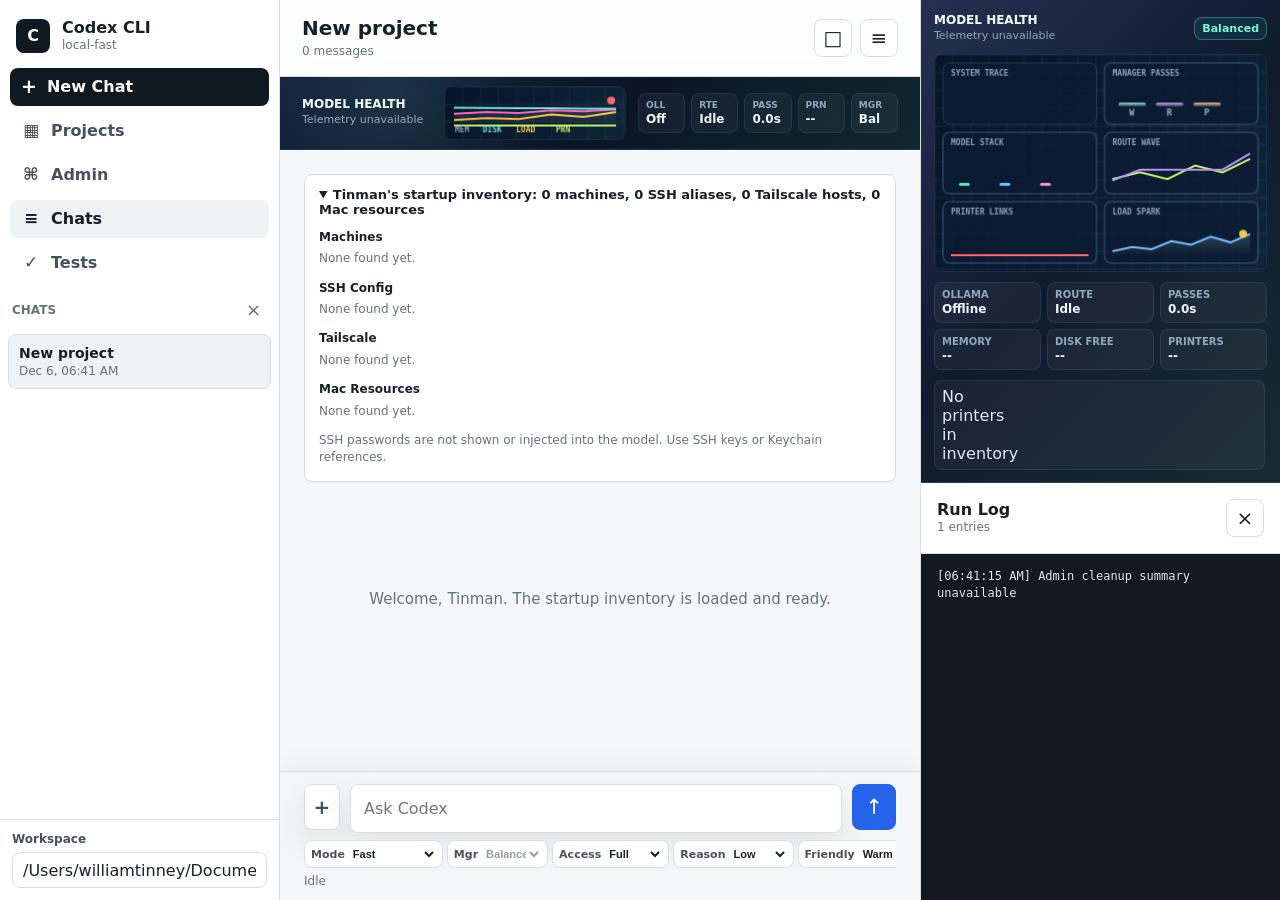
==== index.html @ 05d7559c "Add self-healing supervisor" ====
<!doctype html>
<html lang="en">
  <head>
    <meta charset="utf-8" />
    <meta name="viewport" content="width=device-width, initial-scale=1" />
    <title>Codex CLI</title>
    <link rel="stylesheet" href="/styles.css" />
  </head>
  <body>
    <div class="app-shell">
      <aside class="sidebar">
        <div class="brand-row">
          <div class="brand-mark" aria-hidden="true">C</div>
          <div>
            <div class="brand-title">Codex CLI</div>
            <div class="brand-subtitle" id="profileLabel">local-oss</div>
          </div>
        </div>

        <div class="sidebar-menu" aria-label="Sidebar">
          <button class="sidebar-option primary" id="newThreadButton" title="New chat">
            <span class="button-icon">+</span>
            <span>New Chat</span>
          </button>
          <button class="sidebar-option" id="projectsNavButton" type="button">
            <span class="nav-icon">▦</span>
            <span>Projects</span>
          </button>
          <button class="sidebar-option" id="adminNavButton" type="button">
            <span class="nav-icon">⌘</span>
            <span>Admin</span>
          </button>
          <button class="sidebar-option active" id="chatsNavButton" type="button">
            <span class="nav-icon">≡</span>
            <span>Chats</span>
          </button>
          <button class="sidebar-option" id="testsNavButton" type="button">
            <span class="nav-icon">✓</span>
            <span>Tests</span>
          </button>
        </div>

        <section class="sidebar-section" id="projectsSection" hidden>
          <div class="section-title">Projects</div>
          <div class="project-list" id="projectList"></div>
        </section>

        <section class="sidebar-section" id="adminSection" hidden>
          <div class="section-title-row">
            <div class="section-title">Admin Cleanup</div>
            <span class="test-count" id="adminCountText">0</span>
          </div>
          <div class="project-list" id="adminNavList"></div>
        </section>

        <section class="sidebar-section" id="chatsSection">
          <div class="section-title-row">
            <div class="section-title">Chats</div>
            <button class="mini-icon-button" id="clearThreadsButton" title="Clear chats" aria-label="Clear chats">
              <span>×</span>
            </button>
          </div>
          <nav class="thread-list" id="threadList" aria-label="Chats"></nav>
        </section>

        <section class="sidebar-section" id="testsSection" hidden>
          <div class="section-title-row">
            <div class="section-title">Golden Tests</div>
            <span class="test-count" id="testCountText">0</span>
          </div>
          <div class="test-nav-list" id="testNavList"></div>
        </section>

        <div class="sidebar-footer">
          <label class="field-label" for="cwdInput">Workspace</label>
          <input class="path-input" id="cwdInput" type="text" spellcheck="false" />
        </div>
      </aside>

      <main class="workspace">
        <header class="topbar">
          <div>
            <h1 id="threadTitle">New thread</h1>
            <div class="thread-meta" id="threadMeta">Ready</div>
          </div>
          <div class="topbar-actions">
            <button class="icon-button" id="copyButton" title="Copy transcript" aria-label="Copy transcript">
              <span>□</span>
            </button>
            <button class="icon-button" id="toggleLogButton" title="Toggle log" aria-label="Toggle log">
              <span>≡</span>
            </button>
          </div>
        </header>

        <section class="monitor-strip" aria-label="Model health quick view">
          <div class="monitor-strip-copy">
            <div class="monitor-strip-title">Model Health</div>
            <div class="monitor-strip-subtitle" id="stripStatusText">Collecting telemetry</div>
          </div>
          <canvas id="stripMonitorCanvas" width="520" height="104" aria-label="Live health sparkline"></canvas>
          <div class="monitor-strip-metrics" aria-label="Quick telemetry summary">
            <div class="strip-metric">
              <span>OLL</span>
              <strong id="stripOllamaText">Checking</strong>
            </div>
            <div class="strip-metric">
              <span>RTE</span>
              <strong id="stripRouteText">Idle</strong>
            </div>
            <div class="strip-metric">
              <span>PASS</span>
              <strong id="stripPassText">0.0s</strong>
            </div>
            <div class="strip-metric">
              <span>PRN</span>
              <strong id="stripPrinterText">--</strong>
            </div>
            <div class="strip-metric">
              <span>MGR</span>
              <strong id="stripManagerText">Balanced</strong>
            </div>
          </div>
        </section>

        <section class="conversation" id="conversation" aria-live="polite"></section>

        <section class="test-bench" id="testBench" hidden aria-label="Codex CLI UI test bench">
          <div class="test-bench-header">
            <div>
              <h2>Golden Prompt Tests</h2>
              <p id="testBenchSubtitle">Ready to measure routing, directness, grounding, and final-answer reliability.</p>
            </div>
            <div class="test-actions">
              <button class="icon-text-button primary" id="runQuickTestsButton" type="button">
                <span>▶</span>
                <span>Run Quick</span>
              </button>
              <button class="icon-text-button" id="runAllTestsButton" type="button">
                <span>✓</span>
                <span>Run All</span>
              </button>
              <button class="icon-text-button" id="resetTestsButton" type="button">
                <span>×</span>
                <span>Reset</span>
              </button>
            </div>
          </div>
          <div class="test-summary-grid" id="testSummaryGrid" aria-label="Test summary"></div>
          <div class="test-list" id="testList" aria-label="Golden prompt test list"></div>
        </section>

        <section class="admin-panel" id="adminPanel" hidden aria-label="Admin cleanup and memory">
          <div class="admin-panel-header">
            <div>
              <h2>Admin Cleanup</h2>
              <p id="adminPanelSubtitle">Organizing topics into local project folders and stable learned notes.</p>
            </div>
            <div class="admin-actions">
              <button class="icon-text-button primary" id="runBenchmarkButton" type="button">
                <span>▶</span>
                <span>Benchmark</span>
              </button>
              <button class="icon-text-button" id="warmModelButton" type="button">
                <span>◐</span>
                <span>Warm Model</span>
              </button>
              <button class="icon-text-button" id="packageHealthButton" type="button">
                <span>✓</span>
                <span>Package Check</span>
              </button>
              <button class="icon-text-button" id="selfHealButton" type="button">
                <span>↯</span>
                <span>Self Check</span>
              </button>
              <button class="icon-text-button" id="refreshAdminButton" type="button">
                <span>↻</span>
                <span>Refresh</span>
              </button>
            </div>
          </div>
          <div class="admin-summary-grid" id="adminSummaryGrid" aria-label="Admin summary"></div>
          <div class="admin-layout">
            <section class="admin-card">
              <h3>Performance Benchmark</h3>
              <div class="benchmark-summary-grid" id="benchmarkSummaryGrid" aria-label="Benchmark summary"></div>
              <div class="benchmark-list" id="benchmarkList" aria-label="Benchmark results"></div>
            </section>
            <section class="admin-card">
              <h3>Package Health</h3>
              <div class="package-health-list" id="packageHealthList" aria-label="Package health checks"></div>
            </section>
          </div>
          <section class="admin-card improvement-lab-card">
            <h3>Improvement Lab</h3>
            <div class="improvement-summary-grid" id="improvementSummaryGrid" aria-label="Improvement summary"></div>
            <div class="improvement-list" id="improvementList" aria-label="Improvement backlog"></div>
          </section>
          <section class="admin-card self-healing-card">
            <h3>Self-Healing Supervisor</h3>
            <div class="self-healing-summary-grid" id="selfHealingSummaryGrid" aria-label="Self-healing summary"></div>
            <div class="self-healing-layout">
              <div>
                <h4>Recent Receipts</h4>
                <div class="self-healing-list" id="selfHealingList" aria-label="Self-healing receipts"></div>
              </div>
              <div>
                <h4>Self-Patch Queue</h4>
                <div class="self-patch-list" id="selfPatchList" aria-label="Self-patch queue"></div>
              </div>
            </div>
          </section>
          <div class="admin-layout">
            <section class="admin-card">
              <h3>Project Folders</h3>
              <div class="admin-project-tree" id="adminProjectTree"></div>
            </section>
            <section class="admin-card">
              <h3>Stable Knowledge</h3>
              <div class="admin-knowledge-list" id="adminKnowledgeList"></div>
            </section>
          </div>
          <section class="admin-card">
            <h3>Recent Topic Sorting</h3>
            <div class="admin-topic-list" id="adminRecentList"></div>
          </section>
        </section>

        <section class="composer-wrap">
          <div class="composer">
            <button class="attach-button" id="attachButton" type="button" title="Attach files" aria-label="Attach files">
              <span>+</span>
            </button>
            <input id="fileInput" type="file" multiple hidden />
            <textarea id="promptInput" rows="1" placeholder="Ask Codex"></textarea>
            <button class="send-button" id="sendButton" title="Send" aria-label="Send">
              <span>↑</span>
            </button>
          </div>
          <div class="attachment-tray" id="attachmentTray" aria-label="Attached files" hidden></div>
          <div class="run-controls" aria-label="Codex run settings">
            <label class="control-chip" for="modeSelect">
              <span>Mode</span>
              <select id="modeSelect" aria-label="Codex mode">
                <option value="manager" data-reasoning="medium">Manager</option>
                <option value="local-fast" data-reasoning="low">Fast</option>
                <option value="local-oss" data-reasoning="medium">Careful</option>
                <option value="local-coder" data-reasoning="medium">Coder</option>
                <option value="local-review" data-reasoning="high">Review</option>
                <option value="local-research" data-reasoning="high">Local Research</option>
                <option value="cloud-research" data-reasoning="high">Cloud Research</option>
              </select>
            </label>
            <label class="control-chip" for="managerDepthSelect">
              <span>Mgr</span>
              <select id="managerDepthSelect" aria-label="Manager speed">
                <option value="fast">Fast</option>
                <option value="balanced">Balanced</option>
                <option value="full">Full</option>
              </select>
            </label>
            <label class="control-chip" for="accessSelect">
              <span>Access</span>
              <select id="accessSelect" aria-label="Codex access level">
                <option value="read-only">Read</option>
                <option value="workspace-write">Workspace</option>
                <option value="danger-full-access">Full</option>
              </select>
            </label>
            <label class="control-chip" for="reasoningSelect">
              <span>Reason</span>
              <select id="reasoningSelect" aria-label="Reasoning level">
                <option value="low">Low</option>
                <option value="medium">Medium</option>
                <option value="high">High</option>
              </select>
            </label>
            <label class="control-chip" for="friendlinessSelect">
              <span>Friendly</span>
              <select id="friendlinessSelect" aria-label="Friendliness level">
                <option value="focused">Focused</option>
                <option value="warm">Warm</option>
                <option value="high">High</option>
              </select>
            </label>
            <label class="control-chip" for="humorSelect">
              <span>Humor</span>
              <select id="humorSelect" aria-label="Humor level">
                <option value="off">Off</option>
                <option value="light">Light</option>
                <option value="playful">Playful</option>
              </select>
            </label>
            <div class="control-chip web-chip">
              <span>Web</span>
              <button class="switch-button" id="webAccessToggle" type="button" role="switch" aria-checked="true">
                <span class="switch-track" aria-hidden="true">
                  <span class="switch-thumb"></span>
                </span>
                <span class="switch-text" id="webAccessLabel">On</span>
              </button>
            </div>
          </div>
          <div class="run-state" id="runState">Idle</div>
        </section>
      </main>

      <aside class="log-panel" id="logPanel" aria-label="Execution log">
        <section class="monitor-panel" aria-label="Model health monitor">
          <div class="monitor-header">
            <div>
              <div class="monitor-title">Model Health</div>
              <div class="monitor-subtitle" id="monitorStatusText">Collecting telemetry</div>
            </div>
            <span class="monitor-pill" id="monitorManagerPill">Balanced</span>
          </div>
          <canvas id="monitorCanvas" width="640" height="420" aria-label="Live model health graph"></canvas>
          <div class="monitor-metrics" aria-label="Telemetry summary">
            <div class="monitor-metric">
              <span>Ollama</span>
              <strong id="monitorOllamaText">Checking</strong>
            </div>
            <div class="monitor-metric">
              <span>Route</span>
              <strong id="monitorRouteText">Idle</strong>
            </div>
            <div class="monitor-metric">
              <span>Passes</span>
              <strong id="monitorPassText">0.0s</strong>
            </div>
            <div class="monitor-metric">
              <span>Memory</span>
              <strong id="monitorMemoryText">--</strong>
            </div>
            <div class="monitor-metric">
              <span>Disk Free</span>
              <strong id="monitorDiskText">--</strong>
            </div>
            <div class="monitor-metric">
              <span>Printers</span>
              <strong id="monitorPrinterText">--</strong>
            </div>
          </div>
          <div class="printer-list" id="printerList" aria-label="Printer link status"></div>
        </section>
        <div class="log-header">
          <div>
            <div class="log-title">Run Log</div>
            <div class="log-subtitle" id="logSubtitle">No active run</div>
          </div>
          <button class="icon-button" id="clearLogButton" title="Clear log" aria-label="Clear log">
            <span>×</span>
          </button>
        </div>
        <pre class="log-output" id="logOutput"></pre>
      </aside>
    </div>

    <script src="/app.js"></script>
  </body>
</html>
---- styles.css ----
:root {
  color-scheme: light;
  --bg: #f6f7f8;
  --panel: #ffffff;
  --panel-soft: #f0f3f5;
  --line: #d9dee3;
  --text: #17202a;
  --muted: #66717d;
  --muted-strong: #46515d;
  --accent: #2563eb;
  --accent-strong: #1748b7;
  --ok: #18865b;
  --warn: #a15c03;
  --danger: #bd2c2c;
  --shadow: 0 14px 30px rgba(15, 23, 42, 0.08);
  font-family: Inter, ui-sans-serif, system-ui, -apple-system, BlinkMacSystemFont, "Segoe UI", sans-serif;
}

* {
  box-sizing: border-box;
}

html,
body {
  height: 100%;
}

body {
  margin: 0;
  background: var(--bg);
  color: var(--text);
  overflow: hidden;
}

button,
textarea,
input {
  font: inherit;
}

button {
  cursor: pointer;
}

.app-shell {
  display: grid;
  grid-template-columns: 280px minmax(0, 1fr) 360px;
  height: 100vh;
  min-height: 0;
  overflow: hidden;
}

.sidebar,
.log-panel {
  background: var(--panel);
  border-right: 1px solid var(--line);
}

.sidebar {
  display: flex;
  flex-direction: column;
  min-width: 0;
}

.brand-row {
  display: flex;
  gap: 12px;
  align-items: center;
  padding: 18px 16px 14px;
}

.brand-mark {
  display: grid;
  place-items: center;
  width: 34px;
  height: 34px;
  border-radius: 8px;
  background: #101820;
  color: #fff;
  font-weight: 700;
}

.brand-title,
.log-title {
  font-weight: 700;
  letter-spacing: 0;
}

.brand-subtitle,
.log-subtitle,
.thread-meta,
.run-state {
  color: var(--muted);
  font-size: 12px;
  line-height: 1.4;
}

.icon-button,
.icon-text-button,
.send-button {
  border: 1px solid var(--line);
  background: var(--panel);
  color: var(--text);
  border-radius: 8px;
  min-height: 38px;
  transition: background 140ms ease, border-color 140ms ease, transform 140ms ease;
}

.icon-button:hover,
.icon-text-button:hover,
.send-button:hover {
  background: var(--panel-soft);
  border-color: #c6ccd3;
}

.icon-button:active,
.icon-text-button:active,
.send-button:active {
  transform: translateY(1px);
}

.icon-button {
  display: grid;
  place-items: center;
  width: 38px;
  height: 38px;
  font-size: 20px;
  line-height: 1;
}

.icon-text-button {
  display: inline-flex;
  align-items: center;
  justify-content: center;
  gap: 8px;
  padding: 0 12px;
}

.icon-text-button.primary,
.send-button {
  background: var(--accent);
  border-color: var(--accent);
  color: #fff;
}

.icon-text-button.primary:hover,
.send-button:hover {
  background: var(--accent-strong);
  border-color: var(--accent-strong);
}

.button-icon {
  font-size: 19px;
  line-height: 1;
}

.sidebar-menu {
  display: grid;
  gap: 6px;
  padding: 0 10px 12px;
}

.sidebar-option {
  display: flex;
  align-items: center;
  gap: 10px;
  min-height: 38px;
  width: 100%;
  border: 1px solid transparent;
  border-radius: 8px;
  padding: 0 10px;
  background: transparent;
  color: var(--muted-strong);
  font-weight: 700;
  text-align: left;
}

.sidebar-option:hover,
.sidebar-option.active {
  background: var(--panel-soft);
  color: var(--text);
}

.sidebar-option.primary {
  background: #101820;
  color: #fff;
}

.sidebar-option.primary:hover {
  background: #202b36;
}

.nav-icon {
  display: inline-grid;
  place-items: center;
  width: 20px;
  color: inherit;
  font-size: 17px;
  line-height: 1;
}

.sidebar-section {
  display: flex;
  flex: 1;
  flex-direction: column;
  min-height: 0;
}

.sidebar-section[hidden] {
  display: none;
}

.section-title-row {
  display: flex;
  align-items: center;
  justify-content: space-between;
  gap: 8px;
  padding: 2px 12px 6px;
}

.section-title {
  color: var(--muted);
  font-size: 12px;
  font-weight: 800;
  text-transform: uppercase;
}

.test-count {
  display: inline-grid;
  place-items: center;
  min-width: 24px;
  height: 22px;
  border: 1px solid var(--line);
  border-radius: 7px;
  color: var(--muted-strong);
  font-size: 11px;
  font-weight: 800;
}

.mini-icon-button {
  display: grid;
  place-items: center;
  width: 28px;
  height: 28px;
  border: 1px solid transparent;
  border-radius: 7px;
  background: transparent;
  color: var(--muted);
  font-size: 18px;
  line-height: 1;
}

.mini-icon-button:hover {
  border-color: var(--line);
  background: var(--panel-soft);
  color: var(--text);
}

.thread-list {
  flex: 1;
  overflow: auto;
  padding: 4px 8px 12px;
}

.thread-button,
.project-button {
  width: 100%;
  display: grid;
  gap: 3px;
  padding: 10px;
  border: 1px solid transparent;
  border-radius: 8px;
  background: transparent;
  color: var(--text);
  text-align: left;
}

.thread-button:hover,
.thread-button.active,
.project-button:hover,
.project-button.active {
  background: var(--panel-soft);
}

.thread-button.active,
.project-button.active {
  border-color: var(--line);
}

.project-list {
  overflow: auto;
  padding: 4px 8px 12px;
}

.test-nav-list {
  display: grid;
  gap: 6px;
  overflow: auto;
  padding: 4px 8px 12px;
}

.test-nav-button {
  width: 100%;
  min-height: 34px;
  border: 1px solid transparent;
  border-radius: 8px;
  padding: 0 9px;
  background: transparent;
  color: var(--text);
  font-size: 12px;
  font-weight: 750;
  text-align: left;
}

.test-nav-button:hover,
.test-nav-button.active {
  background: var(--panel-soft);
}

.test-nav-button.pass {
  border-color: rgba(24, 134, 91, 0.28);
}

.test-nav-button.fail {
  border-color: rgba(189, 44, 44, 0.28);
}

.test-nav-button.running {
  border-color: rgba(161, 92, 3, 0.28);
}

.thread-name,
.project-name {
  overflow: hidden;
  text-overflow: ellipsis;
  white-space: nowrap;
  font-size: 14px;
  font-weight: 650;
}

.thread-date,
.project-path {
  color: var(--muted);
  font-size: 12px;
  overflow: hidden;
  text-overflow: ellipsis;
  white-space: nowrap;
}

.sidebar-footer {
  border-top: 1px solid var(--line);
  padding: 12px;
}

.field-label {
  display: block;
  margin-bottom: 6px;
  color: var(--muted-strong);
  font-size: 12px;
  font-weight: 650;
}

.path-input {
  width: 100%;
  min-height: 36px;
  border: 1px solid var(--line);
  border-radius: 8px;
  padding: 0 10px;
  color: var(--text);
  background: var(--panel);
}

.workspace {
  display: grid;
  grid-template-rows: auto auto minmax(0, 1fr) auto;
  height: 100vh;
  min-width: 0;
  min-height: 0;
  overflow: hidden;
}

.topbar {
  display: flex;
  justify-content: space-between;
  align-items: center;
  gap: 16px;
  padding: 16px 22px;
  border-bottom: 1px solid var(--line);
  background: rgba(255, 255, 255, 0.78);
  backdrop-filter: blur(14px);
}

h1 {
  margin: 0 0 3px;
  font-size: 20px;
  line-height: 1.2;
  letter-spacing: 0;
}

.topbar-actions {
  display: flex;
  gap: 8px;
}

.monitor-strip {
  display: grid;
  grid-template-columns: minmax(130px, 0.8fr) minmax(180px, 1.2fr) minmax(260px, 1fr);
  align-items: center;
  gap: 12px;
  padding: 9px 22px;
  border-bottom: 1px solid #213451;
  background:
    radial-gradient(circle at 18% 20%, rgba(111, 231, 220, 0.11), transparent 28%),
    linear-gradient(135deg, rgba(16, 28, 53, 0.98), rgba(7, 19, 36, 0.99) 54%, rgba(13, 36, 41, 0.98));
  color: #dce8f6;
}

.monitor-strip-copy {
  min-width: 0;
}

.monitor-strip-title {
  overflow: hidden;
  color: #f4fbff;
  font-size: 12px;
  font-weight: 850;
  letter-spacing: 0;
  text-overflow: ellipsis;
  text-transform: uppercase;
  white-space: nowrap;
}

.monitor-strip-subtitle {
  overflow: hidden;
  margin-top: 2px;
  color: #94a9c0;
  font-size: 11px;
  line-height: 1.35;
  text-overflow: ellipsis;
  white-space: nowrap;
}

#stripMonitorCanvas {
  display: block;
  width: 100%;
  height: 54px;
  min-width: 0;
  border: 1px solid rgba(112, 139, 177, 0.18);
  border-radius: 8px;
  background: #091426;
}

.monitor-strip-metrics {
  display: grid;
  grid-template-columns: repeat(5, minmax(0, 1fr));
  gap: 6px;
  min-width: 0;
}

.strip-metric {
  min-width: 0;
  border: 1px solid rgba(112, 139, 177, 0.16);
  border-radius: 8px;
  padding: 6px 7px;
  background: rgba(255, 255, 255, 0.045);
}

.strip-metric span,
.strip-metric strong {
  display: block;
  overflow: hidden;
  text-overflow: ellipsis;
  white-space: nowrap;
}

.strip-metric span {
  color: #91a7be;
  font-size: 9px;
  font-weight: 800;
  text-transform: uppercase;
}

.strip-metric strong {
  margin-top: 2px;
  color: #eff8ff;
  font-size: 12px;
  font-weight: 850;
}

.conversation {
  min-height: 0;
  overflow: auto;
  padding: 24px;
}

.test-bench {
  min-height: 0;
  overflow: auto;
  padding: 22px 24px;
}

.test-bench-header {
  display: flex;
  align-items: flex-start;
  justify-content: space-between;
  gap: 18px;
  max-width: 1040px;
  margin: 0 auto 14px;
}

.test-bench h2,
.test-card h3 {
  margin: 0;
  letter-spacing: 0;
}

.test-bench h2 {
  font-size: 20px;
  line-height: 1.25;
}

.test-bench-header p {
  margin: 4px 0 0;
  color: var(--muted);
  font-size: 13px;
  line-height: 1.45;
}

.test-actions {
  display: flex;
  flex-wrap: wrap;
  justify-content: flex-end;
  gap: 8px;
}

.test-summary-grid {
  display: grid;
  grid-template-columns: repeat(4, minmax(0, 1fr));
  gap: 8px;
  max-width: 1040px;
  margin: 0 auto 14px;
}

.test-summary-item {
  min-width: 0;
  border: 1px solid var(--line);
  border-radius: 8px;
  padding: 9px 10px;
  background: var(--panel);
}

.test-summary-item span,
.test-summary-item strong {
  display: block;
  overflow: hidden;
  text-overflow: ellipsis;
  white-space: nowrap;
}

.test-summary-item span {
  color: var(--muted);
  font-size: 11px;
  font-weight: 800;
  text-transform: uppercase;
}

.test-summary-item strong {
  margin-top: 3px;
  font-size: 16px;
}

.test-list {
  display: grid;
  gap: 10px;
  max-width: 1040px;
  margin: 0 auto;
}

.test-card {
  display: grid;
  gap: 10px;
  border: 1px solid var(--line);
  border-radius: 8px;
  padding: 12px;
  background: var(--panel);
  box-shadow: 0 1px 0 rgba(15, 23, 42, 0.03);
}

.test-card.pass {
  border-color: rgba(24, 134, 91, 0.34);
}

.test-card.fail {
  border-color: rgba(189, 44, 44, 0.34);
}

.test-card.running {
  border-color: rgba(161, 92, 3, 0.38);
}

.test-card-header,
.test-card-footer {
  display: flex;
  align-items: center;
  justify-content: space-between;
  gap: 12px;
}

.test-card h3 {
  font-size: 15px;
  line-height: 1.3;
}

.test-meta,
.test-goal,
.test-route {
  color: var(--muted);
  font-size: 12px;
  line-height: 1.4;
}

.test-prompt {
  margin: 0;
  color: var(--text);
  font-size: 13px;
  line-height: 1.45;
}

.test-checks {
  display: flex;
  flex-wrap: wrap;
  gap: 6px;
}

.test-check,
.test-status {
  display: inline-flex;
  align-items: center;
  min-height: 24px;
  border: 1px solid var(--line);
  border-radius: 7px;
  padding: 0 7px;
  background: #f8fafc;
  color: var(--muted-strong);
  font-size: 11px;
  font-weight: 800;
  text-transform: uppercase;
}

.test-check.pass,
.test-status.pass {
  border-color: rgba(24, 134, 91, 0.28);
  background: rgba(24, 134, 91, 0.08);
  color: var(--ok);
}

.test-check.fail,
.test-status.fail {
  border-color: rgba(189, 44, 44, 0.28);
  background: rgba(189, 44, 44, 0.08);
  color: var(--danger);
}

.test-check.running,
.test-status.running {
  border-color: rgba(161, 92, 3, 0.28);
  background: rgba(161, 92, 3, 0.08);
  color: var(--warn);
}

.test-answer-preview {
  overflow: auto;
  max-height: 150px;
  border: 1px solid #d8e0e8;
  border-radius: 8px;
  padding: 10px;
  background: #f8fafc;
  color: var(--muted-strong);
  font-size: 12px;
  line-height: 1.45;
  white-space: pre-wrap;
}

.admin-panel {
  min-height: 0;
  overflow: auto;
  padding: 22px 24px;
}

.admin-panel-header {
  display: flex;
  align-items: flex-start;
  justify-content: space-between;
  gap: 18px;
  max-width: 1120px;
  margin: 0 auto 14px;
}

.admin-panel h2,
.admin-card h3 {
  margin: 0;
  letter-spacing: 0;
}

.admin-panel h2 {
  font-size: 20px;
  line-height: 1.25;
}

.admin-panel-header p {
  margin: 4px 0 0;
  color: var(--muted);
  font-size: 13px;
  line-height: 1.45;
}

.admin-actions {
  display: flex;
  flex-wrap: wrap;
  justify-content: flex-end;
  gap: 8px;
}

.admin-summary-grid,
.improvement-summary-grid,
.self-healing-summary-grid {
  display: grid;
  grid-template-columns: repeat(5, minmax(0, 1fr));
  gap: 8px;
  max-width: 1120px;
  margin: 0 auto 14px;
}

.benchmark-summary-grid {
  display: grid;
  grid-template-columns: repeat(5, minmax(0, 1fr));
  gap: 8px;
  margin-bottom: 10px;
}

.admin-summary-item,
.admin-card {
  border: 1px solid var(--line);
  border-radius: 8px;
  background: var(--panel);
  box-shadow: 0 1px 0 rgba(15, 23, 42, 0.03);
}

.admin-summary-item {
  min-width: 0;
  padding: 9px 10px;
}

.admin-summary-item span,
.admin-summary-item strong {
  display: block;
  overflow: hidden;
  text-overflow: ellipsis;
  white-space: nowrap;
}

.admin-summary-item span {
  color: var(--muted);
  font-size: 11px;
  font-weight: 800;
  text-transform: uppercase;
}

.admin-summary-item strong {
  margin-top: 3px;
  font-size: 16px;
}

.admin-layout {
  display: grid;
  grid-template-columns: minmax(0, 1.15fr) minmax(300px, 0.85fr);
  gap: 12px;
  max-width: 1120px;
  margin: 0 auto 12px;
}

.admin-card {
  max-width: 1120px;
  margin: 0 auto 12px;
  padding: 13px;
}

.admin-layout .admin-card {
  margin: 0;
}

.admin-card h3 {
  margin-bottom: 10px;
  font-size: 14px;
  line-height: 1.3;
}

.admin-project-tree,
.admin-knowledge-list,
.admin-topic-list,
.benchmark-list,
.package-health-list,
.improvement-list,
.self-healing-list,
.self-patch-list {
  display: grid;
  gap: 9px;
}

.admin-project,
.admin-recent-row,
.benchmark-row,
.package-health-row,
.package-health-summary,
.improvement-row,
.self-healing-row,
.self-patch-row {
  border: 1px solid #dbe4ee;
  border-radius: 8px;
  background: #f8fafc;
}

.admin-project {
  padding: 10px;
}

.admin-project-header,
.admin-folder-title,
.admin-recent-row {
  display: flex;
  align-items: center;
  justify-content: space-between;
  gap: 10px;
}

.admin-project-header strong {
  min-width: 0;
  font-size: 13px;
}

.admin-project-header span {
  color: var(--muted);
  font-size: 12px;
  font-weight: 800;
}

.admin-folder {
  margin-top: 9px;
}

.admin-folder-title {
  color: var(--muted-strong);
  font-size: 12px;
  font-weight: 800;
}

.admin-topic-chips {
  display: flex;
  flex-wrap: wrap;
  gap: 6px;
  margin-top: 6px;
}

.admin-topic-chip,
.admin-topic-badge {
  display: inline-flex;
  align-items: center;
  max-width: 100%;
  border: 1px solid #cbd8e5;
  border-radius: 7px;
  background: #f7fafc;
  color: var(--muted-strong);
  font-size: 11px;
  font-weight: 750;
  line-height: 1.35;
}

.admin-topic-chip {
  min-height: 23px;
  padding: 0 7px;
}

.admin-topic-chip.volatile,
.admin-topic-badge.volatile {
  border-color: rgba(161, 92, 3, 0.26);
  background: rgba(161, 92, 3, 0.08);
  color: var(--warn);
}

.admin-topic-badge {
  width: fit-content;
  margin: 0 0 10px 0;
  padding: 3px 7px;
}

.admin-knowledge-item {
  display: grid;
  gap: 5px;
  border-bottom: 1px solid #e2e8f0;
  padding-bottom: 9px;
}

.admin-knowledge-item:last-child {
  border-bottom: 0;
  padding-bottom: 0;
}

.admin-item-path {
  color: var(--muted);
  font-size: 11px;
  font-weight: 800;
  text-transform: uppercase;
}

.admin-knowledge-item strong {
  font-size: 13px;
  line-height: 1.35;
}

.admin-knowledge-item p {
  margin: 0;
  color: var(--muted-strong);
  font-size: 12px;
  line-height: 1.45;
}

.admin-item-actions {
  display: flex;
  flex-wrap: wrap;
  gap: 6px;
}

.tiny-action-button {
  min-height: 26px;
  border: 1px solid #cbd8e5;
  border-radius: 7px;
  padding: 0 8px;
  background: #fff;
  color: var(--muted-strong);
  font-size: 11px;
  font-weight: 800;
}

.tiny-action-button:hover {
  border-color: #b6c5d5;
  background: var(--panel-soft);
  color: var(--text);
}

.tiny-action-button.danger {
  color: var(--danger);
}

.tiny-action-button:disabled {
  cursor: not-allowed;
  opacity: 0.58;
}

.benchmark-row {
  display: grid;
  grid-template-columns: minmax(0, 1fr) minmax(112px, auto);
  gap: 10px;
  padding: 10px;
}

.benchmark-row.pass {
  border-color: rgba(24, 134, 91, 0.28);
}

.benchmark-row.fail {
  border-color: rgba(189, 44, 44, 0.28);
}

.benchmark-row.running {
  border-color: rgba(161, 92, 3, 0.28);
}

.benchmark-copy {
  min-width: 0;
}

.benchmark-copy strong,
.benchmark-copy span,
.benchmark-copy p,
.benchmark-stats strong,
.benchmark-stats em {
  display: block;
  overflow: hidden;
  text-overflow: ellipsis;
}

.benchmark-copy strong {
  font-size: 13px;
  line-height: 1.3;
}

.benchmark-copy span,
.benchmark-stats em {
  color: var(--muted);
  font-size: 11px;
  font-style: normal;
  font-weight: 800;
  text-transform: uppercase;
  white-space: nowrap;
}

.benchmark-copy p {
  margin: 4px 0 0;
  color: var(--muted-strong);
  font-size: 12px;
  line-height: 1.4;
}

.benchmark-stats {
  display: grid;
  justify-items: end;
  align-content: start;
  gap: 4px;
  min-width: 0;
}

.benchmark-stats strong {
  font-size: 14px;
  white-space: nowrap;
}

.package-health-summary {
  padding: 9px 10px;
  color: var(--muted-strong);
  font-size: 12px;
  font-weight: 850;
}

.package-health-summary.pass {
  border-color: rgba(24, 134, 91, 0.28);
  background: rgba(24, 134, 91, 0.08);
  color: var(--ok);
}

.package-health-summary.fail {
  border-color: rgba(189, 44, 44, 0.28);
  background: rgba(189, 44, 44, 0.08);
  color: var(--danger);
}

.package-health-row {
  display: grid;
  grid-template-columns: minmax(0, 1fr) 52px;
  gap: 4px 8px;
  padding: 9px 10px;
}

.package-health-row strong,
.package-health-row em {
  overflow: hidden;
  text-overflow: ellipsis;
  white-space: nowrap;
}

.package-health-row strong {
  min-width: 0;
  font-size: 12px;
}

.package-health-row span {
  justify-self: end;
  color: var(--muted);
  font-size: 11px;
  font-weight: 850;
  text-transform: uppercase;
}

.package-health-row em {
  grid-column: 1 / -1;
  color: var(--muted);
  font-size: 11px;
  font-style: normal;
}

.package-health-row.pass span {
  color: var(--ok);
}

.package-health-row.warn span {
  color: var(--warn);
}

.package-health-row.fail span {
  color: var(--danger);
}

.self-healing-layout {
  display: grid;
  grid-template-columns: minmax(0, 1fr) minmax(280px, 0.8fr);
  gap: 12px;
}

.self-healing-card h4 {
  margin: 0 0 8px;
  color: var(--muted-strong);
  font-size: 12px;
  letter-spacing: 0;
  text-transform: uppercase;
}

.improvement-row,
.self-healing-row,
.self-patch-row {
  display: grid;
  grid-template-columns: minmax(0, 1fr) auto;
  gap: 12px;
  padding: 10px;
}

.improvement-row.high,
.improvement-row.critical,
.self-patch-row.high,
.self-patch-row.critical,
.self-healing-row.failed-validation {
  border-color: rgba(189, 44, 44, 0.28);
}

.improvement-row.medium,
.self-patch-row.medium,
.self-healing-row.needs-approval {
  border-color: rgba(161, 92, 3, 0.24);
}

.improvement-row.reviewed,
.self-patch-row.reviewed,
.self-healing-row.recovered,
.self-healing-row.validated {
  border-color: rgba(24, 134, 91, 0.26);
  background: rgba(24, 134, 91, 0.06);
}

.improvement-copy,
.self-healing-copy {
  min-width: 0;
  display: grid;
  gap: 5px;
}

.improvement-meta {
  display: flex;
  flex-wrap: wrap;
  gap: 5px;
}

.improvement-meta span {
  max-width: 190px;
  overflow: hidden;
  text-overflow: ellipsis;
  white-space: nowrap;
  border: 1px solid #cbd8e5;
  border-radius: 7px;
  padding: 2px 6px;
  background: #fff;
  color: var(--muted);
  font-size: 10px;
  font-weight: 850;
  text-transform: uppercase;
}

.improvement-copy strong,
.self-healing-copy strong {
  min-width: 0;
  overflow: hidden;
  text-overflow: ellipsis;
  font-size: 13px;
  line-height: 1.35;
}

.improvement-copy p,
.improvement-copy em,
.self-healing-copy p,
.self-healing-copy em {
  margin: 0;
  color: var(--muted-strong);
  font-size: 12px;
  line-height: 1.45;
}

.improvement-copy em,
.self-healing-copy em {
  color: var(--muted);
  font-style: normal;
}

.improvement-actions {
  display: flex;
  align-items: flex-start;
  flex-wrap: wrap;
  justify-content: flex-end;
  gap: 6px;
  min-width: 158px;
}

.admin-recent-row {
  padding: 9px 10px;
}

.admin-recent-row span {
  min-width: 160px;
  color: var(--muted);
  font-size: 11px;
  font-weight: 800;
  text-transform: uppercase;
}

.admin-recent-row strong {
  flex: 1;
  min-width: 0;
  font-size: 13px;
}

.admin-recent-row em {
  color: var(--muted);
  font-size: 11px;
  font-style: normal;
  font-weight: 800;
}

.admin-empty {
  color: var(--muted);
  font-size: 12px;
  line-height: 1.45;
}

.empty-state {
  max-width: 620px;
  margin: 12vh auto 0;
  color: var(--muted);
  text-align: center;
  font-size: 15px;
}

.startup-card {
  max-width: 940px;
  margin: 0 auto 18px;
  border: 1px solid var(--line);
  border-radius: 8px;
  background: var(--panel);
  box-shadow: 0 1px 0 rgba(15, 23, 42, 0.03);
  overflow: hidden;
}

.startup-summary {
  cursor: pointer;
  padding: 12px 14px;
  color: var(--text);
  font-size: 13px;
  font-weight: 750;
}

.startup-body {
  display: grid;
  gap: 12px;
  padding: 0 14px 14px;
  color: var(--muted-strong);
  font-size: 12px;
  line-height: 1.45;
}

.startup-path,
.startup-note {
  color: var(--muted);
}

.startup-section-title {
  margin-bottom: 4px;
  color: var(--text);
  font-weight: 750;
}

.startup-list {
  display: grid;
  gap: 4px;
  margin: 0;
  padding-left: 18px;
}

.startup-empty {
  color: var(--muted);
}

.message {
  display: grid;
  grid-template-columns: 82px minmax(0, 760px);
  gap: 14px;
  margin: 0 auto 18px;
  max-width: 940px;
}

.message-role {
  color: var(--muted);
  font-size: 12px;
  font-weight: 750;
  padding-top: 10px;
  text-align: right;
  text-transform: uppercase;
}

.message-body {
  border: 1px solid var(--line);
  border-radius: 8px;
  background: var(--panel);
  padding: 14px 15px;
  box-shadow: 0 1px 0 rgba(15, 23, 42, 0.03);
  overflow-wrap: anywhere;
  line-height: 1.52;
}

.message.user .message-body {
  border-color: #c8d8ff;
  background: #f7faff;
}

.message-attachments {
  display: flex;
  flex-wrap: wrap;
  gap: 6px;
  margin-bottom: 10px;
}

.attachment-chip {
  display: inline-flex;
  align-items: center;
  min-width: 0;
  max-width: 100%;
  gap: 6px;
  border: 1px solid #cdd9e8;
  border-radius: 8px;
  padding: 5px 8px;
  background: #f7fafc;
  color: var(--muted-strong);
  font-size: 11px;
  font-weight: 750;
  line-height: 1.25;
}

.attachment-name {
  overflow: hidden;
  max-width: 360px;
  text-overflow: ellipsis;
  white-space: nowrap;
}

.attachment-size {
  flex: 0 0 auto;
  color: var(--muted);
  font-weight: 650;
}

.attachment-remove {
  display: grid;
  flex: 0 0 auto;
  width: 18px;
  height: 18px;
  place-items: center;
  border: 0;
  border-radius: 6px;
  background: transparent;
  color: var(--muted);
  font-size: 15px;
  line-height: 1;
}

.attachment-remove:hover {
  background: #e9eff7;
  color: var(--text);
}

.message.assistant .message-body {
  border-color: #d7e2dc;
}

.message.running .message-body {
  color: var(--muted);
}

.route-badge {
  display: inline-flex;
  align-items: center;
  width: fit-content;
  max-width: 100%;
  margin-bottom: 10px;
  border: 1px solid #cbd8e5;
  border-radius: 7px;
  padding: 3px 7px;
  background: #f7fafc;
  color: var(--muted-strong);
  font-size: 11px;
  font-weight: 750;
  line-height: 1.35;
  white-space: normal;
}

.thoughts-card {
  margin-bottom: 12px;
  padding: 10px 11px;
  border: 1px solid #d5e1ed;
  border-radius: 8px;
  background: #f8fbfd;
  color: var(--muted-strong);
  font-size: 12px;
  line-height: 1.4;
}

.thoughts-card:not([open]) {
  padding: 7px 10px;
}

.thoughts-card summary {
  cursor: pointer;
  list-style: none;
}

.thoughts-card summary::-webkit-details-marker {
  display: none;
}

.thoughts-title {
  color: var(--text);
  font-weight: 750;
}

.thought-item {
  position: relative;
  margin-top: 6px;
  padding-left: 13px;
}

.thought-item::before {
  content: "";
  position: absolute;
  top: 0.62em;
  left: 1px;
  width: 5px;
  height: 5px;
  border-radius: 50%;
  background: var(--accent);
}

.answer-text:empty {
  display: none;
}

.message.user .answer-text {
  white-space: pre-wrap;
}

.answer-text {
  display: grid;
  gap: 10px;
}

.feedback-actions {
  display: flex;
  align-items: center;
  flex-wrap: wrap;
  gap: 6px;
  margin-top: 12px;
  padding-top: 10px;
  border-top: 1px solid #e4ece7;
}

.feedback-button {
  border: 1px solid #cad8d0;
  border-radius: 7px;
  padding: 4px 8px;
  background: #f7faf8;
  color: var(--muted-strong);
  font-size: 11px;
  font-weight: 750;
  cursor: pointer;
}

.feedback-button:hover {
  border-color: var(--accent);
  color: var(--text);
}

.feedback-button:disabled {
  cursor: default;
  opacity: 0.65;
}

.feedback-status {
  color: var(--muted);
  font-size: 11px;
  font-weight: 700;
}

.feedback-status.error {
  color: var(--danger);
}

.answer-text p,
.answer-text ul,
.answer-text ol,
.answer-text blockquote,
.answer-text pre,
.answer-text .table-wrap {
  margin: 0;
}

.answer-text h2,
.answer-text h3,
.answer-text h4,
.answer-text h5 {
  margin: 4px 0 0;
  color: var(--text);
  font-size: 14px;
  font-weight: 800;
  line-height: 1.35;
}

.answer-text h2:first-child,
.answer-text h3:first-child,
.answer-text h4:first-child,
.answer-text h5:first-child,
.answer-text p:first-child {
  margin-top: 0;
}

.answer-text ul,
.answer-text ol {
  display: grid;
  gap: 5px;
  padding-left: 20px;
}

.answer-text li {
  padding-left: 2px;
}

.answer-text strong {
  font-weight: 800;
}

.answer-text a {
  color: var(--accent);
  text-decoration: none;
  overflow-wrap: anywhere;
}

.answer-text a:hover {
  text-decoration: underline;
}

.answer-text code {
  border: 1px solid #d9e0e7;
  border-radius: 5px;
  padding: 1px 5px;
  background: #f4f7fa;
  color: #17202a;
  font: 0.92em/1.35 ui-monospace, SFMono-Regular, Menlo, Consolas, monospace;
}

.answer-text pre {
  overflow: auto;
  border: 1px solid #d6dee6;
  border-radius: 8px;
  padding: 12px;
  background: #111820;
  color: #dbe6f1;
  white-space: pre;
}

.answer-text pre code {
  display: block;
  border: 0;
  border-radius: 0;
  padding: 0;
  background: transparent;
  color: inherit;
  font-size: 12px;
  line-height: 1.5;
}

.answer-text blockquote {
  border-left: 3px solid #cbd8e5;
  padding-left: 10px;
  color: var(--muted-strong);
}

.answer-text blockquote p + p {
  margin-top: 6px;
}

.answer-text hr {
  width: 100%;
  height: 1px;
  border: 0;
  margin: 2px 0;
  background: var(--line);
}

.table-wrap {
  max-width: 100%;
  overflow-x: auto;
  border: 1px solid #d8e0e8;
  border-radius: 8px;
}

.answer-text table {
  width: 100%;
  min-width: 520px;
  border-collapse: collapse;
  background: #fff;
  font-size: 13px;
  line-height: 1.45;
}

.answer-text th,
.answer-text td {
  border-bottom: 1px solid #e5ebf0;
  padding: 8px 10px;
  text-align: left;
  vertical-align: top;
}

.answer-text th {
  background: #f6f8fa;
  color: var(--muted-strong);
  font-size: 12px;
  font-weight: 800;
}

.answer-text tr:last-child td {
  border-bottom: 0;
}

.composer-wrap {
  min-width: 0;
  padding: 12px 24px 10px;
  border-top: 1px solid var(--line);
  background: rgba(246, 247, 248, 0.92);
  box-shadow: 0 -8px 24px rgba(15, 23, 42, 0.04);
}

.composer-wrap.drop-active {
  background: #eef6ff;
  box-shadow: inset 0 0 0 2px rgba(37, 99, 235, 0.22), 0 -8px 24px rgba(15, 23, 42, 0.04);
}

.attachment-tray {
  display: flex;
  flex-wrap: wrap;
  gap: 6px;
  width: 100%;
  max-width: 940px;
  margin: 7px auto 0;
}

.attachment-tray[hidden] {
  display: none;
}

.run-controls {
  display: flex;
  flex-wrap: nowrap;
  gap: 4px;
  align-items: center;
  justify-content: flex-start;
  width: 100%;
  max-width: 940px;
  margin: 7px auto 0;
  overflow-x: auto;
  scrollbar-width: none;
}

.run-controls::-webkit-scrollbar {
  display: none;
}

.control-chip {
  display: inline-flex;
  align-items: center;
  flex: 0 0 auto;
  gap: 4px;
  min-height: 28px;
  border: 1px solid var(--line);
  border-radius: 8px;
  padding: 0 5px 0 6px;
  background: var(--panel);
  color: var(--muted-strong);
  font-size: 11px;
  font-weight: 700;
}

.control-chip select {
  min-width: 0;
  border: 0;
  background: transparent;
  color: var(--text);
  font-size: 11px;
  font-weight: 750;
  outline: 0;
}

#modeSelect {
  width: 88px;
}

#managerDepthSelect {
  width: 60px;
}

#accessSelect {
  width: 58px;
}

#reasoningSelect {
  width: 58px;
}

#friendlinessSelect {
  width: 70px;
}

#humorSelect {
  width: 64px;
}

.control-chip select:disabled {
  color: var(--muted);
}

.web-chip {
  padding-right: 5px;
}

.segmented {
  display: inline-grid;
  grid-auto-flow: column;
  grid-auto-columns: minmax(78px, auto);
  gap: 2px;
  padding: 3px;
  border: 1px solid var(--line);
  border-radius: 8px;
  background: var(--panel);
}

.mode-segmented {
  grid-auto-columns: minmax(92px, auto);
}

.segmented button {
  min-height: 30px;
  border: 0;
  border-radius: 6px;
  padding: 0 10px;
  background: transparent;
  color: var(--muted-strong);
  font-size: 12px;
  font-weight: 750;
}

.segmented button:hover {
  background: var(--panel-soft);
}

.segmented button.active,
.segmented button[aria-selected="true"] {
  background: #101820;
  color: #fff;
}

.switch-button {
  display: inline-flex;
  align-items: center;
  gap: 5px;
  min-height: 24px;
  border: 0;
  border-radius: 7px;
  padding: 0;
  background: transparent;
  color: var(--muted-strong);
  font-size: 11px;
  font-weight: 750;
}

.switch-button:hover {
  background: transparent;
}

.switch-track {
  position: relative;
  width: 31px;
  height: 17px;
  border-radius: 999px;
  background: #aeb7c2;
  transition: background 140ms ease;
}

.switch-thumb {
  position: absolute;
  top: 3px;
  left: 3px;
  width: 11px;
  height: 11px;
  border-radius: 50%;
  background: #fff;
  box-shadow: 0 1px 3px rgba(15, 23, 42, 0.28);
  transition: transform 140ms ease;
}

.switch-button[aria-checked="true"] .switch-track {
  background: var(--accent);
}

.switch-button[aria-checked="true"] .switch-thumb {
  transform: translateX(14px);
}

.switch-text {
  min-width: 16px;
  text-align: left;
}

.composer {
  display: grid;
  grid-template-columns: 36px minmax(0, 1fr) 44px;
  gap: 10px;
  width: 100%;
  max-width: 940px;
  margin: 0 auto;
}

textarea {
  min-height: 46px;
  max-height: 180px;
  resize: none;
  border: 1px solid var(--line);
  border-radius: 8px;
  padding: 12px 13px;
  background: var(--panel);
  color: var(--text);
  line-height: 1.45;
  box-shadow: var(--shadow);
}

textarea:focus,
input:focus {
  border-color: var(--accent);
  outline: 3px solid rgba(37, 99, 235, 0.16);
}

.send-button {
  width: 44px;
  height: 46px;
  display: grid;
  place-items: center;
  font-size: 21px;
}

.attach-button {
  width: 36px;
  height: 46px;
  display: grid;
  place-items: center;
  border: 1px solid var(--line);
  border-radius: 8px;
  background: var(--panel);
  color: var(--muted-strong);
  font-size: 20px;
  font-weight: 800;
  box-shadow: var(--shadow);
}

.attach-button:hover {
  border-color: var(--accent);
  color: var(--text);
}

.send-button:disabled,
.attach-button:disabled,
.icon-text-button:disabled,
.icon-button:disabled,
.switch-button:disabled {
  cursor: not-allowed;
  opacity: 0.55;
}

.run-state {
  width: 100%;
  max-width: 940px;
  margin: 5px auto 0;
}

.log-panel {
  display: grid;
  grid-template-rows: auto auto minmax(0, 1fr);
  border-left: 1px solid var(--line);
  border-right: 0;
  min-width: 0;
}

.log-panel.collapsed {
  display: none;
}

.log-header {
  display: flex;
  justify-content: space-between;
  gap: 12px;
  align-items: center;
  padding: 16px;
  border-bottom: 1px solid var(--line);
}

.monitor-panel {
  display: grid;
  gap: 10px;
  padding: 13px 13px 12px;
  border-bottom: 1px solid #243a59;
  background:
    linear-gradient(135deg, rgba(28, 40, 74, 0.96), rgba(10, 22, 42, 0.98) 48%, rgba(20, 38, 46, 0.98));
  color: #dce8f6;
}

.monitor-header {
  display: flex;
  align-items: center;
  justify-content: space-between;
  gap: 10px;
}

.monitor-title {
  color: #f4fbff;
  font-size: 12px;
  font-weight: 850;
  letter-spacing: 0;
  text-transform: uppercase;
}

.monitor-subtitle {
  margin-top: 2px;
  color: #8fa4bd;
  font-size: 11px;
  line-height: 1.35;
}

.monitor-pill {
  flex: 0 0 auto;
  min-width: 72px;
  border: 1px solid rgba(111, 231, 220, 0.34);
  border-radius: 8px;
  padding: 4px 7px;
  background: rgba(20, 255, 214, 0.08);
  color: #7ff5dc;
  font-size: 11px;
  font-weight: 850;
  text-align: center;
}

#monitorCanvas {
  display: block;
  width: 100%;
  height: 218px;
  border: 1px solid rgba(112, 139, 177, 0.22);
  border-radius: 8px;
  background: #091426;
}

.monitor-metrics {
  display: grid;
  grid-template-columns: repeat(3, minmax(0, 1fr));
  gap: 6px;
}

.monitor-metric {
  min-width: 0;
  border: 1px solid rgba(112, 139, 177, 0.18);
  border-radius: 8px;
  padding: 6px 7px;
  background: rgba(255, 255, 255, 0.045);
}

.monitor-metric span,
.monitor-metric strong {
  display: block;
  overflow: hidden;
  text-overflow: ellipsis;
  white-space: nowrap;
}

.monitor-metric span {
  color: #91a7be;
  font-size: 10px;
  font-weight: 800;
  text-transform: uppercase;
}

.monitor-metric strong {
  margin-top: 2px;
  color: #eff8ff;
  font-size: 12px;
  font-weight: 850;
}

.printer-list {
  display: grid;
  gap: 6px;
  max-height: 168px;
  overflow: auto;
  padding-right: 2px;
}

.printer-row {
  display: grid;
  grid-template-columns: 9px minmax(0, 1fr) auto;
  align-items: center;
  gap: 7px;
  min-width: 0;
  border: 1px solid rgba(112, 139, 177, 0.16);
  border-radius: 8px;
  padding: 6px 7px;
  background: rgba(255, 255, 255, 0.04);
}

.printer-dot {
  width: 8px;
  height: 8px;
  border-radius: 999px;
  background: #ff6b6b;
  box-shadow: 0 0 10px rgba(255, 107, 107, 0.38);
}

.printer-dot.online {
  background: #63e6be;
  box-shadow: 0 0 10px rgba(99, 230, 190, 0.42);
}

.printer-dot.active {
  background: #f7c948;
  box-shadow: 0 0 10px rgba(247, 201, 72, 0.48);
}

.printer-copy {
  min-width: 0;
}

.printer-name,
.printer-detail,
.printer-service {
  display: block;
  overflow: hidden;
  text-overflow: ellipsis;
  white-space: nowrap;
}

.printer-name {
  color: #f4fbff;
  font-size: 11px;
  font-weight: 850;
}

.printer-detail {
  margin-top: 1px;
  color: #94a9c0;
  font-size: 10px;
}

.printer-service {
  max-width: 74px;
  color: #7ff5dc;
  font-size: 10px;
  font-weight: 850;
  text-align: right;
  text-transform: uppercase;
}

.log-output {
  margin: 0;
  padding: 14px 16px;
  overflow: auto;
  color: #dbe6f1;
  background: #111820;
  font: 12px/1.45 ui-monospace, SFMono-Regular, Menlo, Consolas, monospace;
  white-space: pre-wrap;
}

.log-line.stderr {
  color: #f2c078;
}

.log-line.event {
  color: #a8c7ff;
}

.log-line.warning,
.run-state.warning {
  color: var(--warn);
}

.run-state.ok {
  color: var(--ok);
}

.run-state.error {
  color: var(--danger);
}

@media (max-width: 1080px) {
  .app-shell {
    grid-template-columns: 240px minmax(0, 1fr);
  }

  .monitor-strip {
    grid-template-columns: minmax(130px, 0.8fr) minmax(220px, 1.2fr);
  }

  .monitor-strip-metrics {
    grid-column: 1 / -1;
  }

  .log-panel {
    position: fixed;
    inset: auto 12px 12px auto;
    width: min(520px, calc(100vw - 24px));
    height: min(72vh, 680px);
    border: 1px solid var(--line);
    border-radius: 8px;
    box-shadow: var(--shadow);
    z-index: 10;
  }
}

@media (max-width: 760px) {
  .app-shell {
    grid-template-columns: 1fr;
  }

  .sidebar {
    display: none;
  }

  .topbar {
    padding: 14px 14px;
  }

  .monitor-strip {
    grid-template-columns: 1fr;
    gap: 8px;
    padding: 9px 12px;
  }

  #stripMonitorCanvas {
    height: 48px;
  }

  .monitor-strip-metrics {
    grid-template-columns: repeat(2, minmax(0, 1fr));
  }

  .conversation {
    padding: 16px 12px;
  }

  .test-bench,
  .admin-panel {
    padding: 16px 12px;
  }

  .test-bench-header,
  .admin-panel-header,
  .test-card-header,
  .test-card-footer {
    align-items: stretch;
    flex-direction: column;
  }

  .test-actions,
  .admin-actions {
    justify-content: flex-start;
  }

  .test-summary-grid,
  .admin-summary-grid,
  .benchmark-summary-grid,
  .improvement-summary-grid,
  .self-healing-summary-grid {
    grid-template-columns: repeat(2, minmax(0, 1fr));
  }

  .admin-layout,
  .self-healing-layout {
    grid-template-columns: 1fr;
  }

  .benchmark-row {
    grid-template-columns: 1fr;
  }

  .benchmark-stats {
    justify-items: start;
  }

  .improvement-row,
  .self-healing-row,
  .self-patch-row {
    grid-template-columns: 1fr;
  }

  .improvement-actions {
    justify-content: flex-start;
    min-width: 0;
  }

  .admin-recent-row {
    align-items: flex-start;
    flex-direction: column;
  }

  .admin-recent-row span {
    min-width: 0;
  }

  .message {
    grid-template-columns: 1fr;
    gap: 6px;
  }

  .message-role {
    text-align: left;
    padding-top: 0;
  }

  .composer-wrap {
    padding: 12px;
  }

  .run-controls {
    align-items: center;
    margin-top: 7px;
  }

  .control-chip {
    width: auto;
    justify-content: flex-start;
  }

  .segmented {
    grid-auto-columns: minmax(70px, 1fr);
  }

  .monitor-metrics {
    grid-template-columns: repeat(2, minmax(0, 1fr));
  }
}
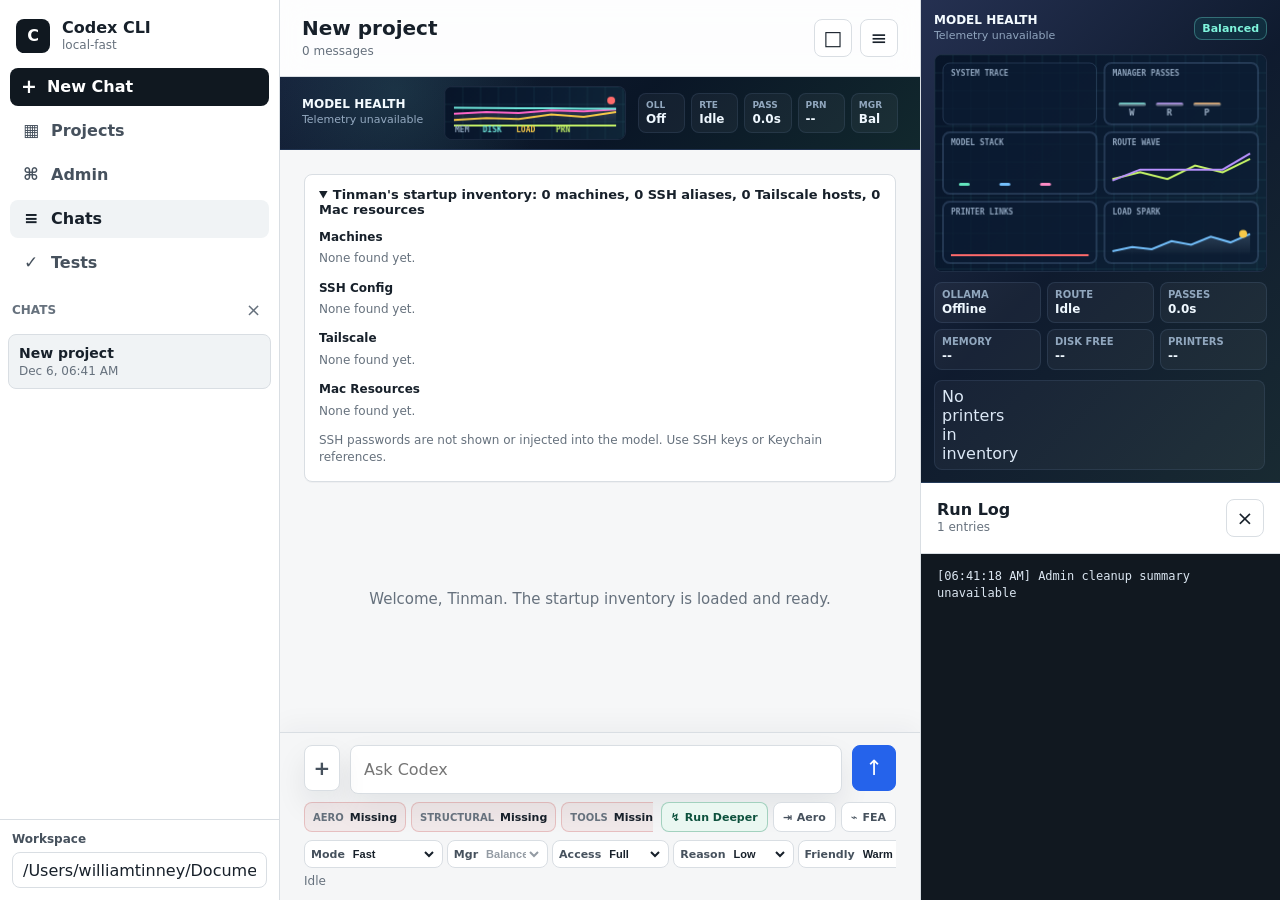
==== commit 978c95f5: "Add project apply executor and quality tests" ====
--- a/index.html
+++ b/index.html
@@ -191,6 +191,21 @@
               <div class="package-health-list" id="packageHealthList" aria-label="Package health checks"></div>
             </section>
           </div>
+          <section class="admin-card engineering-admin-card">
+            <h3>Engineering Analysis Packs</h3>
+            <div class="engineering-admin-grid" id="engineeringAdminGrid" aria-label="Engineering analysis pack status"></div>
+          </section>
+          <section class="admin-card printing-expert-card">
+            <div class="admin-card-heading-row">
+              <h3>3D Printing Expert Pack</h3>
+              <button class="icon-text-button" id="refreshPrintingPackButton" type="button">
+                <span>↻</span>
+                <span>Refresh Sources</span>
+              </button>
+            </div>
+            <div class="printing-pack-summary-grid" id="printingPackSummaryGrid" aria-label="3D printing expert pack summary"></div>
+            <div class="printing-pack-list" id="printingPackList" aria-label="3D printing expert pack details"></div>
+          </section>
           <section class="admin-card improvement-lab-card">
             <h3>Improvement Lab</h3>
             <div class="improvement-summary-grid" id="improvementSummaryGrid" aria-label="Improvement summary"></div>
@@ -228,16 +243,48 @@
 
         <section class="composer-wrap">
           <div class="composer">
-            <button class="attach-button" id="attachButton" type="button" title="Attach files" aria-label="Attach files">
-              <span>+</span>
-            </button>
-            <input id="fileInput" type="file" multiple hidden />
+            <div class="attach-picker">
+              <button class="attach-button" id="attachButton" type="button" title="Attach files" tabindex="-1" aria-hidden="true">
+                <span>+</span>
+              </button>
+              <input id="fileInput" class="file-input-overlay" type="file" multiple aria-label="Attach files" />
+            </div>
             <textarea id="promptInput" rows="1" placeholder="Ask Codex"></textarea>
             <button class="send-button" id="sendButton" title="Send" aria-label="Send">
               <span>↑</span>
             </button>
           </div>
           <div class="attachment-tray" id="attachmentTray" aria-label="Attached files" hidden></div>
+          <div class="engineering-strip" id="engineeringStrip" aria-label="Engineering analysis tools">
+            <div class="engineering-pack-status">
+              <div class="engineering-pack" id="aeroPackStatus">
+                <span>Aero</span>
+                <strong id="aeroPackText">Checking</strong>
+              </div>
+              <div class="engineering-pack" id="structuralPackStatus">
+                <span>Structural</span>
+                <strong id="structuralPackText">Checking</strong>
+              </div>
+              <div class="engineering-pack" id="toolPackStatus">
+                <span>Tools</span>
+                <strong id="toolPackText">Checking</strong>
+              </div>
+            </div>
+            <div class="engineering-actions">
+              <button class="analysis-button primary" id="runDeeperButton" type="button" title="Run the best deeper engineering analysis for this prompt">
+                <span>↯</span>
+                <span>Run Deeper</span>
+              </button>
+              <button class="analysis-button" id="runAeroButton" type="button" title="Run Aero/CFD preflight on the current prompt or attachment">
+                <span>⇥</span>
+                <span>Aero</span>
+              </button>
+              <button class="analysis-button" id="runStructuralButton" type="button" title="Run Structural FEA on the current prompt or attachment">
+                <span>⌁</span>
+                <span>FEA</span>
+              </button>
+            </div>
+          </div>
           <div class="run-controls" aria-label="Codex run settings">
             <label class="control-chip" for="modeSelect">
               <span>Mode</span>
@@ -248,6 +295,7 @@
                 <option value="local-coder" data-reasoning="medium">Coder</option>
                 <option value="local-review" data-reasoning="high">Review</option>
                 <option value="local-research" data-reasoning="high">Local Research</option>
+                <option value="research-apply" data-reasoning="high">Research + Apply</option>
                 <option value="cloud-research" data-reasoning="high">Cloud Research</option>
               </select>
             </label>
--- a/styles.css
+++ b/styles.css
@@ -722,6 +722,7 @@
 }
 
 .admin-summary-grid,
+.printing-pack-summary-grid,
 .improvement-summary-grid,
 .self-healing-summary-grid {
   display: grid;
@@ -795,11 +796,98 @@
   line-height: 1.3;
 }
 
+.admin-card-heading-row {
+  display: flex;
+  align-items: center;
+  justify-content: space-between;
+  gap: 12px;
+  margin-bottom: 10px;
+}
+
+.admin-card-heading-row h3 {
+  margin-bottom: 0;
+}
+
+.engineering-admin-grid {
+  display: grid;
+  grid-template-columns: repeat(2, minmax(0, 1fr));
+  gap: 10px;
+}
+
+.engineering-pack-card {
+  display: grid;
+  gap: 10px;
+  min-width: 0;
+  border: 1px solid #dbe4ee;
+  border-radius: 8px;
+  padding: 12px;
+  background: #f8fafc;
+}
+
+.engineering-pack-card.ready {
+  border-color: rgba(24, 134, 91, 0.28);
+}
+
+.engineering-pack-card.partial {
+  border-color: rgba(161, 92, 3, 0.26);
+}
+
+.engineering-pack-card.missing {
+  border-color: rgba(189, 44, 44, 0.26);
+}
+
+.engineering-pack-card-header {
+  display: flex;
+  align-items: center;
+  justify-content: space-between;
+  gap: 10px;
+}
+
+.engineering-pack-card-header strong {
+  min-width: 0;
+  overflow: hidden;
+  font-size: 13px;
+  text-overflow: ellipsis;
+  white-space: nowrap;
+}
+
+.engineering-tool-list {
+  display: flex;
+  flex-wrap: wrap;
+  gap: 6px;
+}
+
+.engineering-tool-chip {
+  display: inline-flex;
+  align-items: center;
+  min-height: 24px;
+  border: 1px solid #d9e2ea;
+  border-radius: 7px;
+  padding: 0 7px;
+  background: #fff;
+  color: var(--muted-strong);
+  font-size: 11px;
+  font-weight: 750;
+}
+
+.engineering-tool-chip.ready {
+  border-color: rgba(24, 134, 91, 0.25);
+  background: rgba(24, 134, 91, 0.07);
+  color: #0d513d;
+}
+
+.engineering-tool-chip.missing {
+  border-color: rgba(189, 44, 44, 0.22);
+  background: rgba(189, 44, 44, 0.06);
+  color: #8a1f1f;
+}
+
 .admin-project-tree,
 .admin-knowledge-list,
 .admin-topic-list,
 .benchmark-list,
 .package-health-list,
+.printing-pack-list,
 .improvement-list,
 .self-healing-list,
 .self-patch-list {
@@ -812,6 +900,7 @@
 .benchmark-row,
 .package-health-row,
 .package-health-summary,
+.printing-pack-row,
 .improvement-row,
 .self-healing-row,
 .self-patch-row {
@@ -1087,6 +1176,74 @@
 
 .package-health-row.fail span {
   color: var(--danger);
+}
+
+.printing-pack-summary-grid {
+  grid-template-columns: repeat(6, minmax(0, 1fr));
+  margin-bottom: 10px;
+}
+
+.printing-pack-row {
+  display: grid;
+  grid-template-columns: minmax(0, 1fr) minmax(240px, 0.75fr);
+  gap: 12px;
+  padding: 10px;
+}
+
+.printing-pack-copy {
+  display: grid;
+  gap: 5px;
+  min-width: 0;
+}
+
+.printing-pack-copy strong,
+.printing-pack-copy span,
+.printing-pack-copy p {
+  overflow: hidden;
+  text-overflow: ellipsis;
+}
+
+.printing-pack-copy strong {
+  font-size: 13px;
+  line-height: 1.3;
+}
+
+.printing-pack-copy span {
+  color: var(--muted);
+  font-size: 11px;
+  font-weight: 850;
+  text-transform: uppercase;
+  white-space: nowrap;
+}
+
+.printing-pack-copy p {
+  margin: 0;
+  color: var(--muted-strong);
+  font-size: 12px;
+  line-height: 1.45;
+}
+
+.printing-pack-tags {
+  display: flex;
+  flex-wrap: wrap;
+  align-content: flex-start;
+  justify-content: flex-end;
+  gap: 6px;
+  min-width: 0;
+}
+
+.printing-pack-tags span {
+  display: inline-flex;
+  align-items: center;
+  max-width: 100%;
+  min-height: 24px;
+  border: 1px solid #d9e2ea;
+  border-radius: 7px;
+  padding: 0 7px;
+  background: #fff;
+  color: var(--muted-strong);
+  font-size: 11px;
+  font-weight: 750;
 }
 
 .self-healing-layout {
@@ -1455,6 +1612,217 @@
   gap: 10px;
 }
 
+.response-package {
+  display: grid;
+  gap: 8px;
+  margin-top: 12px;
+}
+
+.deliverables-card,
+.answer-check-card {
+  border: 1px solid #d5e1dc;
+  border-radius: 8px;
+  background: #fbfdfb;
+  color: var(--muted-strong);
+  font-size: 12px;
+  line-height: 1.4;
+}
+
+.deliverables-card {
+  display: grid;
+  gap: 7px;
+  padding: 10px;
+}
+
+.package-title,
+.answer-check-title,
+.ledger-title {
+  color: var(--text);
+  font-weight: 800;
+}
+
+.deliverable-row {
+  display: grid;
+  grid-template-columns: minmax(0, 1fr) auto;
+  align-items: center;
+  gap: 10px;
+  border: 1px solid #e0e8e3;
+  border-radius: 7px;
+  padding: 8px;
+  background: #fff;
+}
+
+.deliverable-row.missing {
+  border-color: #ead3d3;
+  background: #fffafa;
+}
+
+.deliverable-main {
+  min-width: 0;
+}
+
+.deliverable-label {
+  color: var(--text);
+  font-weight: 750;
+}
+
+.deliverable-path {
+  margin-top: 2px;
+  font-size: 11px;
+  overflow-wrap: anywhere;
+}
+
+.deliverable-meta {
+  display: inline-flex;
+  align-items: center;
+  justify-content: flex-end;
+  flex-wrap: wrap;
+  gap: 5px;
+  color: var(--muted);
+  font-size: 10px;
+  font-weight: 800;
+  text-transform: uppercase;
+}
+
+.deliverable-status,
+.score-pill,
+.ledger-tag,
+.check-mark {
+  display: inline-flex;
+  align-items: center;
+  width: fit-content;
+  border-radius: 999px;
+  padding: 2px 6px;
+  font-size: 10px;
+  font-weight: 850;
+  line-height: 1.25;
+}
+
+.deliverable-status.ok,
+.score-pill.pass,
+.check-row.pass .check-mark {
+  background: #e7f6ec;
+  color: #116243;
+}
+
+.deliverable-status.missing,
+.score-pill.review,
+.check-row.fail .check-mark {
+  background: #fff1e4;
+  color: #8a4c12;
+}
+
+.answer-check-card {
+  padding: 0;
+}
+
+.answer-check-card summary {
+  display: flex;
+  align-items: center;
+  justify-content: space-between;
+  gap: 8px;
+  padding: 8px 10px;
+  cursor: pointer;
+  list-style: none;
+}
+
+.answer-check-card summary::-webkit-details-marker {
+  display: none;
+}
+
+.answer-check-grid {
+  display: grid;
+  grid-template-columns: repeat(2, minmax(0, 1fr));
+  gap: 7px;
+  border-top: 1px solid #e2ebe6;
+  padding: 9px 10px 8px;
+}
+
+.answer-check-fact {
+  display: grid;
+  gap: 2px;
+  min-width: 0;
+}
+
+.answer-check-fact span {
+  color: var(--muted);
+  font-size: 10px;
+  font-weight: 800;
+  text-transform: uppercase;
+}
+
+.answer-check-fact strong {
+  color: var(--muted-strong);
+  font-size: 12px;
+  font-weight: 700;
+}
+
+.ledger-group,
+.check-group {
+  display: grid;
+  gap: 6px;
+  border-top: 1px solid #e2ebe6;
+  padding: 9px 10px;
+}
+
+.ledger-row,
+.check-row {
+  display: flex;
+  align-items: flex-start;
+  gap: 7px;
+}
+
+.ledger-tag {
+  flex: 0 0 auto;
+  background: #edf4f7;
+  color: #34535d;
+}
+
+.ledger-row.blocked .ledger-tag,
+.ledger-row.limited .ledger-tag,
+.ledger-row.caution .ledger-tag {
+  background: #fff1e4;
+  color: #8a4c12;
+}
+
+.ledger-row.verified .ledger-tag {
+  background: #e7f6ec;
+  color: #116243;
+}
+
+.check-mark {
+  flex: 0 0 auto;
+}
+
+.message-actions {
+  display: flex;
+  align-items: center;
+  justify-content: flex-end;
+  gap: 6px;
+  margin-top: 8px;
+}
+
+.message-action-button {
+  border: 1px solid #cad8d0;
+  border-radius: 7px;
+  padding: 4px 8px;
+  background: #f7faf8;
+  color: var(--muted-strong);
+  font-size: 11px;
+  font-weight: 750;
+  cursor: pointer;
+}
+
+.message-action-button:hover {
+  border-color: var(--accent);
+  color: var(--text);
+}
+
+.message-action-button:disabled {
+  cursor: default;
+  opacity: 0.65;
+}
+
 .feedback-actions {
   display: flex;
   align-items: center;
@@ -1549,6 +1917,30 @@
   text-decoration: underline;
 }
 
+.answer-text .local-file-link {
+  display: inline;
+  border-bottom: 1px dotted rgba(24, 134, 91, 0.55);
+  color: #126b4f;
+  font-weight: 650;
+  cursor: pointer;
+}
+
+.answer-text .local-file-link:hover {
+  border-bottom-style: solid;
+  color: #0d513d;
+  text-decoration: none;
+}
+
+.answer-text .local-file-link.code-link {
+  border-bottom: 0;
+}
+
+.answer-text .local-file-link code {
+  border-color: rgba(24, 134, 91, 0.28);
+  background: rgba(24, 134, 91, 0.08);
+  color: #0d513d;
+}
+
 .answer-text code {
   border: 1px solid #d9e0e7;
   border-radius: 5px;
@@ -1656,6 +2048,112 @@
 
 .attachment-tray[hidden] {
   display: none;
+}
+
+.engineering-strip {
+  display: flex;
+  align-items: center;
+  justify-content: space-between;
+  gap: 8px;
+  width: 100%;
+  max-width: 940px;
+  min-height: 32px;
+  margin: 7px auto 0;
+}
+
+.engineering-pack-status,
+.engineering-actions {
+  display: flex;
+  align-items: center;
+  gap: 5px;
+  min-width: 0;
+}
+
+.engineering-pack-status {
+  flex: 1 1 auto;
+  overflow-x: auto;
+  scrollbar-width: none;
+}
+
+.engineering-pack-status::-webkit-scrollbar {
+  display: none;
+}
+
+.engineering-actions {
+  flex: 0 0 auto;
+}
+
+.engineering-pack,
+.analysis-button {
+  display: inline-flex;
+  align-items: center;
+  flex: 0 0 auto;
+  min-height: 30px;
+  border: 1px solid var(--line);
+  border-radius: 8px;
+  background: var(--panel);
+}
+
+.engineering-pack {
+  gap: 6px;
+  padding: 0 8px;
+  color: var(--muted-strong);
+  font-size: 11px;
+  font-weight: 750;
+}
+
+.engineering-pack span {
+  color: var(--muted);
+  font-size: 10px;
+  font-weight: 850;
+  text-transform: uppercase;
+}
+
+.engineering-pack strong {
+  color: var(--text);
+  font-size: 11px;
+  font-weight: 850;
+  white-space: nowrap;
+}
+
+.engineering-pack.ready {
+  border-color: rgba(24, 134, 91, 0.28);
+  background: rgba(24, 134, 91, 0.07);
+}
+
+.engineering-pack.partial {
+  border-color: rgba(161, 92, 3, 0.25);
+  background: rgba(161, 92, 3, 0.07);
+}
+
+.engineering-pack.missing {
+  border-color: rgba(189, 44, 44, 0.22);
+  background: rgba(189, 44, 44, 0.06);
+}
+
+.analysis-button {
+  gap: 5px;
+  padding: 0 9px;
+  color: var(--muted-strong);
+  font-size: 11px;
+  font-weight: 850;
+  cursor: pointer;
+}
+
+.analysis-button.primary {
+  border-color: rgba(24, 134, 91, 0.34);
+  background: #eaf7f1;
+  color: #0d513d;
+}
+
+.analysis-button:hover {
+  border-color: rgba(24, 134, 91, 0.45);
+  color: var(--text);
+}
+
+.analysis-button:disabled {
+  cursor: default;
+  opacity: 0.55;
 }
 
 .run-controls {
@@ -1856,6 +2354,12 @@
   font-size: 21px;
 }
 
+.attach-picker {
+  position: relative;
+  width: 36px;
+  height: 46px;
+}
+
 .attach-button {
   width: 36px;
   height: 46px;
@@ -1868,19 +2372,45 @@
   font-size: 20px;
   font-weight: 800;
   box-shadow: var(--shadow);
-}
-
-.attach-button:hover {
+  pointer-events: none;
+}
+
+.file-input-overlay {
+  position: absolute;
+  inset: 0;
+  width: 36px;
+  height: 46px;
+  opacity: 0;
+  cursor: pointer;
+  z-index: 2;
+  font-size: 0;
+}
+
+.attach-picker:hover .attach-button {
   border-color: var(--accent);
   color: var(--text);
 }
 
+.file-input-overlay:focus-visible {
+  outline: none;
+}
+
+.attach-picker:focus-within .attach-button {
+  border-color: var(--accent);
+  outline: 3px solid rgba(37, 99, 235, 0.16);
+}
+
 .send-button:disabled,
 .attach-button:disabled,
+.file-input-overlay:disabled,
 .icon-text-button:disabled,
 .icon-button:disabled,
 .switch-button:disabled {
   cursor: not-allowed;
+  opacity: 0.55;
+}
+
+.attach-picker:has(.file-input-overlay:disabled) .attach-button {
   opacity: 0.55;
 }
 
@@ -2181,6 +2711,8 @@
   .test-summary-grid,
   .admin-summary-grid,
   .benchmark-summary-grid,
+  .engineering-admin-grid,
+  .printing-pack-summary-grid,
   .improvement-summary-grid,
   .self-healing-summary-grid {
     grid-template-columns: repeat(2, minmax(0, 1fr));
@@ -2191,6 +2723,11 @@
     grid-template-columns: 1fr;
   }
 
+  .admin-card-heading-row {
+    align-items: stretch;
+    flex-direction: column;
+  }
+
   .benchmark-row {
     grid-template-columns: 1fr;
   }
@@ -2199,12 +2736,17 @@
     justify-items: start;
   }
 
+  .printing-pack-row,
   .improvement-row,
   .self-healing-row,
   .self-patch-row {
     grid-template-columns: 1fr;
   }
 
+  .printing-pack-tags {
+    justify-content: flex-start;
+  }
+
   .improvement-actions {
     justify-content: flex-start;
     min-width: 0;
@@ -2229,8 +2771,35 @@
     padding-top: 0;
   }
 
+  .deliverable-row,
+  .answer-check-grid {
+    grid-template-columns: 1fr;
+  }
+
+  .deliverable-meta {
+    justify-content: flex-start;
+  }
+
   .composer-wrap {
     padding: 12px;
+  }
+
+  .engineering-strip {
+    align-items: stretch;
+    flex-direction: column;
+  }
+
+  .engineering-pack-status,
+  .engineering-actions {
+    width: 100%;
+  }
+
+  .engineering-actions {
+    justify-content: flex-start;
+  }
+
+  .analysis-button {
+    min-width: 0;
   }
 
   .run-controls {
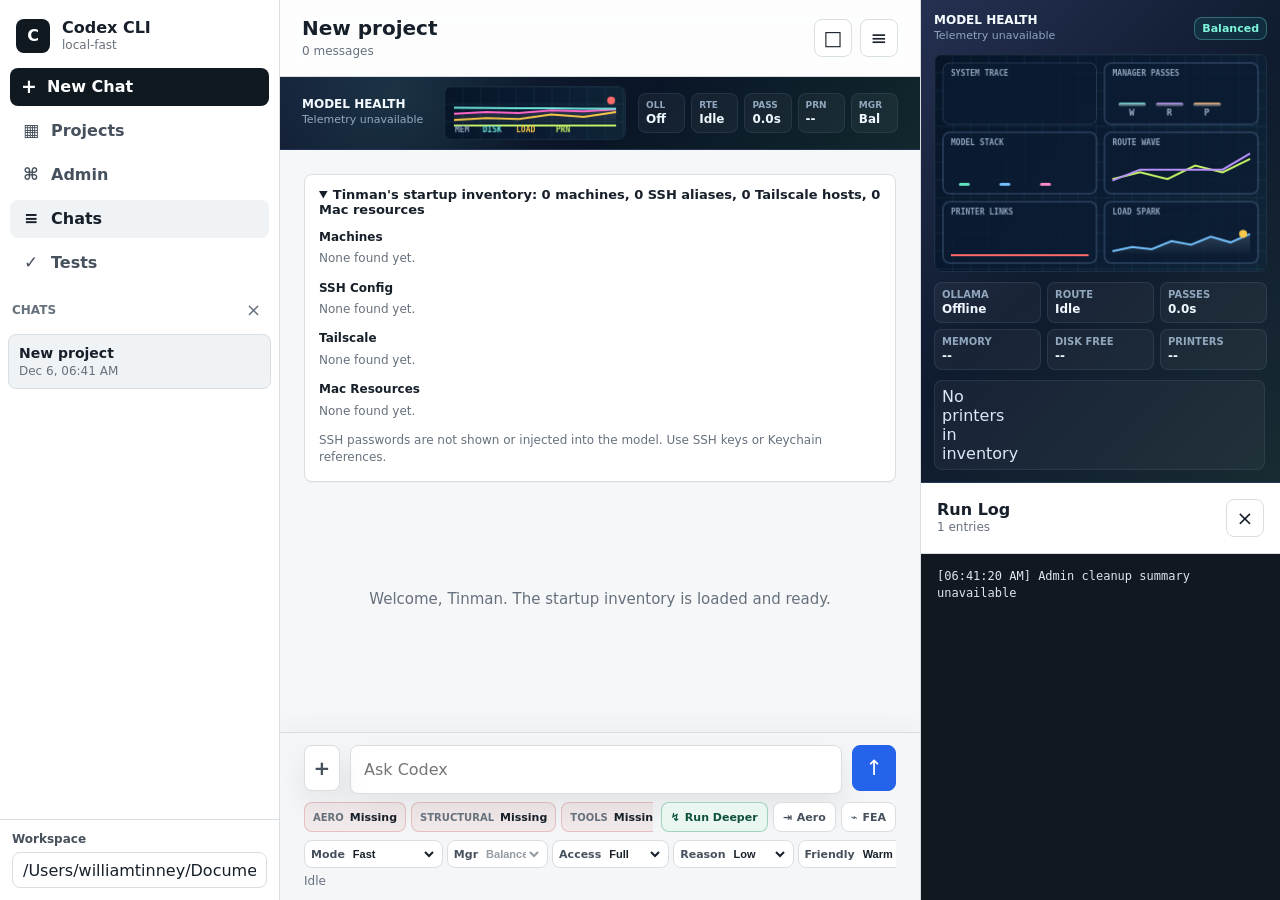
==== commit 0fb48a26: "Make attach plus use native picker" ====
--- a/index.html
+++ b/index.html
@@ -244,10 +244,10 @@
         <section class="composer-wrap">
           <div class="composer">
             <div class="attach-picker">
-              <button class="attach-button" id="attachButton" type="button" title="Attach files" tabindex="-1" aria-hidden="true">
+              <button class="attach-button" id="attachButton" type="button" title="Attach files" aria-label="Attach files">
                 <span>+</span>
               </button>
-              <input id="fileInput" class="file-input-overlay" type="file" multiple aria-label="Attach files" />
+              <input id="fileInput" class="file-input-overlay" type="file" multiple tabindex="-1" aria-hidden="true" />
             </div>
             <textarea id="promptInput" rows="1" placeholder="Ask Codex"></textarea>
             <button class="send-button" id="sendButton" title="Send" aria-label="Send">
--- a/styles.css
+++ b/styles.css
@@ -1473,6 +1473,20 @@
   background: #f7faff;
 }
 
+.message.user.steering .message-body {
+  border-color: #f2c97d;
+  background: #fff9ec;
+}
+
+.message.user.steering .message-role::after {
+  content: " steer";
+  display: block;
+  color: #9a650b;
+  font-size: 10px;
+  font-weight: 800;
+  text-transform: uppercase;
+}
+
 .message-attachments {
   display: flex;
   flex-wrap: wrap;
@@ -2372,17 +2386,16 @@
   font-size: 20px;
   font-weight: 800;
   box-shadow: var(--shadow);
-  pointer-events: none;
+  cursor: pointer;
 }
 
 .file-input-overlay {
   position: absolute;
-  inset: 0;
-  width: 36px;
-  height: 46px;
+  left: -9999px;
+  width: 1px;
+  height: 1px;
   opacity: 0;
-  cursor: pointer;
-  z-index: 2;
+  pointer-events: none;
   font-size: 0;
 }
 
@@ -2391,11 +2404,7 @@
   color: var(--text);
 }
 
-.file-input-overlay:focus-visible {
-  outline: none;
-}
-
-.attach-picker:focus-within .attach-button {
+.attach-button:focus-visible {
   border-color: var(--accent);
   outline: 3px solid rgba(37, 99, 235, 0.16);
 }
@@ -2407,10 +2416,6 @@
 .icon-button:disabled,
 .switch-button:disabled {
   cursor: not-allowed;
-  opacity: 0.55;
-}
-
-.attach-picker:has(.file-input-overlay:disabled) .attach-button {
   opacity: 0.55;
 }
 
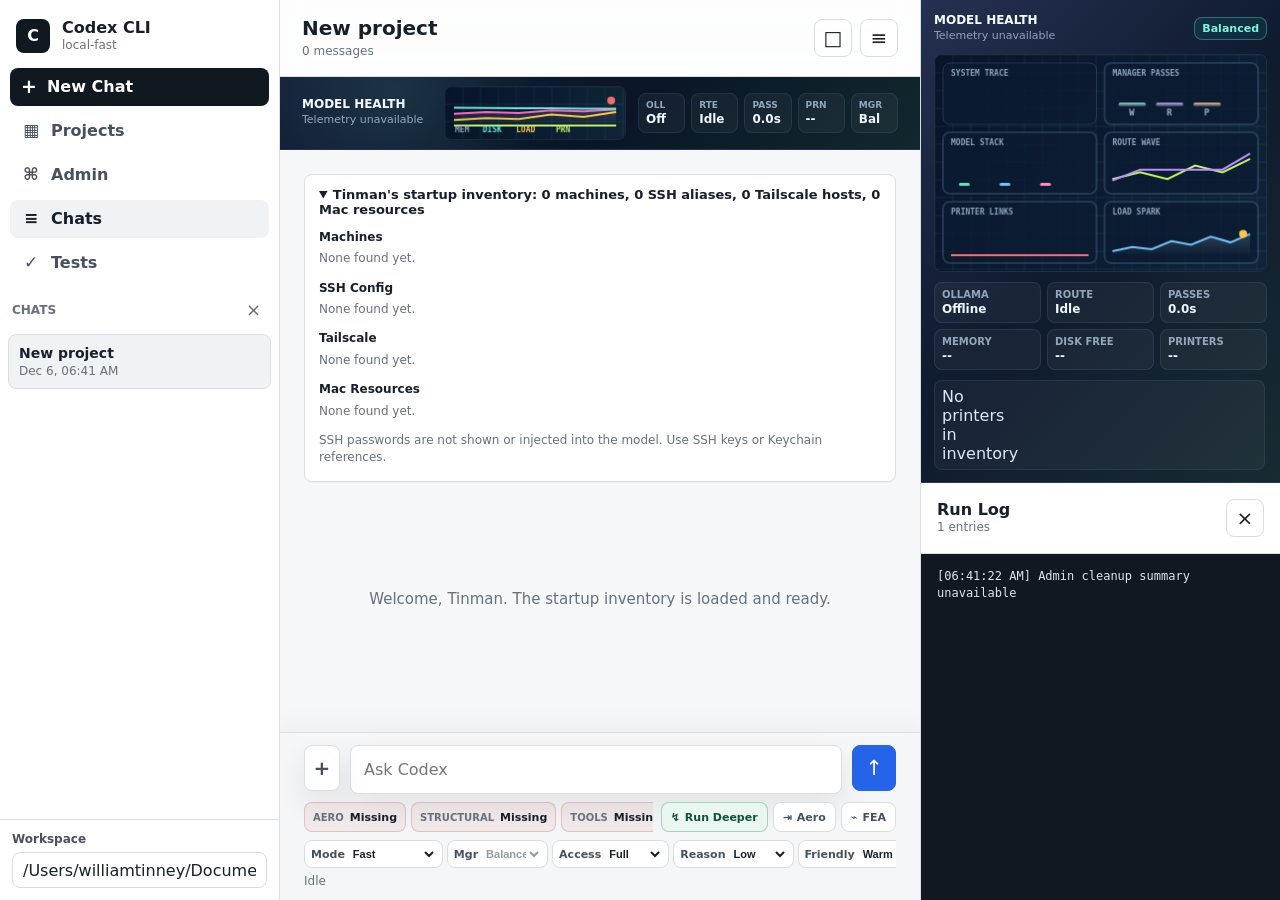
==== commit 4766a06b: "Add local reasoning tool pack" ====
--- a/index.html
+++ b/index.html
@@ -192,8 +192,8 @@
             </section>
           </div>
           <section class="admin-card engineering-admin-card">
-            <h3>Engineering Analysis Packs</h3>
-            <div class="engineering-admin-grid" id="engineeringAdminGrid" aria-label="Engineering analysis pack status"></div>
+            <h3>Analysis Tool Packs</h3>
+            <div class="engineering-admin-grid" id="engineeringAdminGrid" aria-label="Analysis tool pack status"></div>
           </section>
           <section class="admin-card printing-expert-card">
             <div class="admin-card-heading-row">
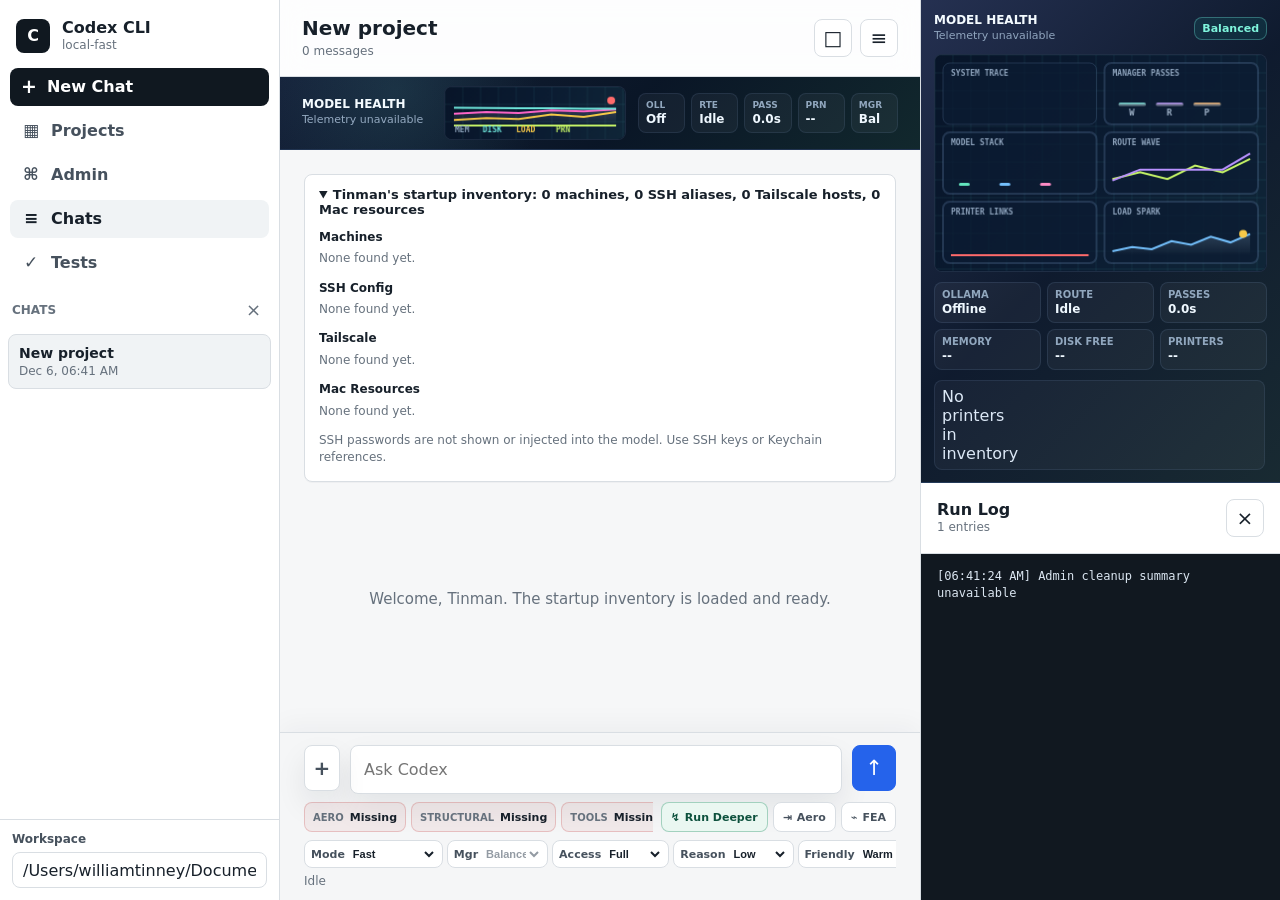
==== commit f0a80646: "Add Qwen deep review guardrails" ====
--- a/index.html
+++ b/index.html
@@ -294,6 +294,7 @@
                 <option value="local-oss" data-reasoning="medium">Careful</option>
                 <option value="local-coder" data-reasoning="medium">Coder</option>
                 <option value="local-review" data-reasoning="high">Review</option>
+                <option value="local-deep-review" data-reasoning="high">Deep Review</option>
                 <option value="local-research" data-reasoning="high">Local Research</option>
                 <option value="research-apply" data-reasoning="high">Research + Apply</option>
                 <option value="cloud-research" data-reasoning="high">Cloud Research</option>
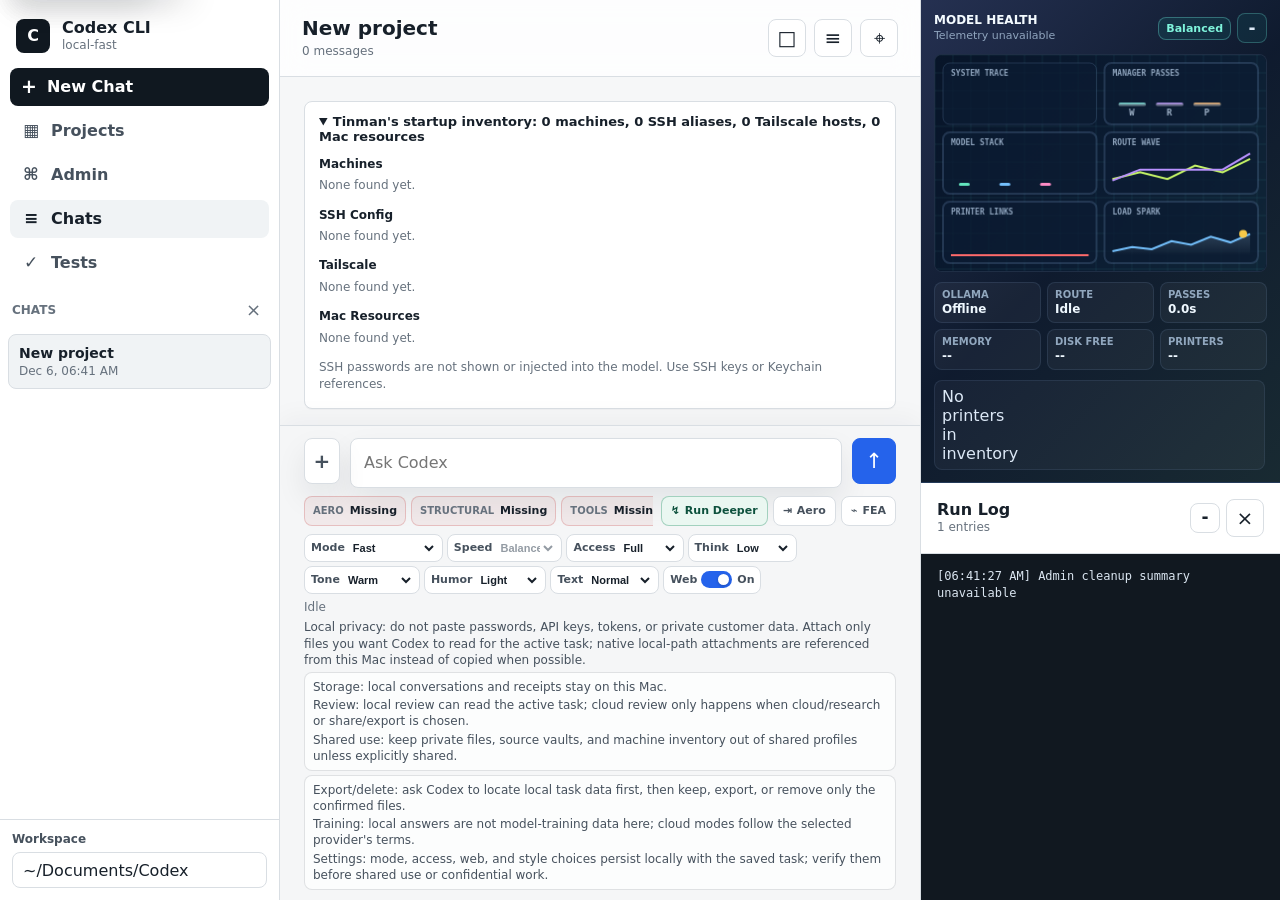
==== commit 729ab982: "Polish Codex CLI UI routing and release gates" ====
--- a/index.html
+++ b/index.html
@@ -4,10 +4,14 @@
     <meta charset="utf-8" />
     <meta name="viewport" content="width=device-width, initial-scale=1" />
     <title>Codex CLI</title>
-    <link rel="stylesheet" href="/styles.css" />
+    <link rel="icon" href="data:," />
+    <link rel="stylesheet" href="/styles.css?v=20260718-session-compass" />
   </head>
   <body>
-    <div class="app-shell">
+    <a class="skip-link" href="#conversation">Skip to chat</a>
+    <a class="skip-link" href="#promptInput">Skip to composer</a>
+    <a class="skip-link" href="#logOutput">Skip to run log</a>
+    <div class="app-shell" id="appShell">
       <aside class="sidebar">
         <div class="brand-row">
           <div class="brand-mark" aria-hidden="true">C</div>
@@ -84,46 +88,77 @@
             <div class="thread-meta" id="threadMeta">Ready</div>
           </div>
           <div class="topbar-actions">
+            <button class="icon-button mobile-new-thread-button" id="mobileNewThreadButton" title="New chat" aria-label="New chat">
+              <span>+</span>
+            </button>
+            <label class="sr-only" for="mobileViewSelect">View</label>
+            <select class="mobile-view-select" id="mobileViewSelect" aria-label="View">
+              <option value="chats">Chats</option>
+              <option value="projects">Projects</option>
+              <option value="admin">Admin</option>
+              <option value="tests">Tests</option>
+            </select>
             <button class="icon-button" id="copyButton" title="Copy transcript" aria-label="Copy transcript">
               <span>□</span>
             </button>
             <button class="icon-button" id="toggleLogButton" title="Toggle log" aria-label="Toggle log">
               <span>≡</span>
             </button>
+            <button class="icon-button" id="toggleSessionCompassButton" title="Open session compass" aria-label="Open session compass" aria-expanded="false" aria-controls="sessionCompassPanel">
+              <span>⌖</span>
+            </button>
           </div>
         </header>
 
-        <section class="monitor-strip" aria-label="Model health quick view">
-          <div class="monitor-strip-copy">
-            <div class="monitor-strip-title">Model Health</div>
-            <div class="monitor-strip-subtitle" id="stripStatusText">Collecting telemetry</div>
-          </div>
-          <canvas id="stripMonitorCanvas" width="520" height="104" aria-label="Live health sparkline"></canvas>
-          <div class="monitor-strip-metrics" aria-label="Quick telemetry summary">
-            <div class="strip-metric">
-              <span>OLL</span>
-              <strong id="stripOllamaText">Checking</strong>
-            </div>
-            <div class="strip-metric">
-              <span>RTE</span>
-              <strong id="stripRouteText">Idle</strong>
-            </div>
-            <div class="strip-metric">
-              <span>PASS</span>
-              <strong id="stripPassText">0.0s</strong>
-            </div>
-            <div class="strip-metric">
-              <span>PRN</span>
-              <strong id="stripPrinterText">--</strong>
-            </div>
-            <div class="strip-metric">
-              <span>MGR</span>
-              <strong id="stripManagerText">Balanced</strong>
-            </div>
-          </div>
-        </section>
-
-        <section class="conversation" id="conversation" aria-live="polite"></section>
+        <section class="session-compass" id="sessionCompassPanel" hidden aria-label="Session compass">
+          <div class="session-compass-header">
+            <h2>Session Compass</h2>
+            <button class="icon-button compact-icon-button" id="clearSessionCompassButton" type="button" title="Clear session compass" aria-label="Clear session compass">
+              <span>×</span>
+            </button>
+          </div>
+          <form class="session-compass-form" id="sessionCompassForm">
+            <label class="session-compass-field phase" for="sessionCompassPhase">
+              <span>Task Phase</span>
+              <select id="sessionCompassPhase">
+                <option value="active">Active</option>
+                <option value="verifying">Verifying</option>
+                <option value="awaiting-decision">Awaiting decision</option>
+                <option value="blocked">Blocked</option>
+                <option value="complete">Complete</option>
+              </select>
+            </label>
+            <label class="session-compass-field objective" for="sessionCompassObjective">
+              <span>Current Objective</span>
+              <textarea id="sessionCompassObjective" rows="2" maxlength="360"></textarea>
+            </label>
+            <label class="session-compass-field" for="sessionCompassDecisions">
+              <span>Decisions Made</span>
+              <textarea id="sessionCompassDecisions" rows="2" maxlength="720"></textarea>
+            </label>
+            <label class="session-compass-field" for="sessionCompassEvidence">
+              <span>Latest Evidence</span>
+              <textarea id="sessionCompassEvidence" rows="2" maxlength="720"></textarea>
+            </label>
+            <label class="session-compass-field" for="sessionCompassOpenQuestions">
+              <span>Open Questions</span>
+              <textarea id="sessionCompassOpenQuestions" rows="2" maxlength="720"></textarea>
+            </label>
+            <label class="session-compass-field next-step" for="sessionCompassNextStep">
+              <span>Next Step</span>
+              <textarea id="sessionCompassNextStep" rows="2" maxlength="420"></textarea>
+            </label>
+            <div class="session-compass-actions">
+              <button class="icon-text-button primary" id="saveSessionCompassButton" type="submit">
+                <span>✓</span>
+                <span>Save Context</span>
+              </button>
+              <span class="session-compass-status" id="sessionCompassStatus" role="status" aria-live="polite"></span>
+            </div>
+          </form>
+        </section>
+
+        <section class="conversation" id="conversation" role="log" aria-label="Chat messages" aria-live="polite" aria-relevant="additions text" aria-atomic="false" tabindex="0"></section>
 
         <section class="test-bench" id="testBench" hidden aria-label="Codex CLI UI test bench">
           <div class="test-bench-header">
@@ -187,8 +222,18 @@
               <div class="benchmark-list" id="benchmarkList" aria-label="Benchmark results"></div>
             </section>
             <section class="admin-card">
-              <h3>Package Health</h3>
+              <div class="admin-card-heading-row">
+                <h3>Package Health</h3>
+                <button class="icon-text-button compact" id="packageHealthFilterButton" type="button">
+                  <span>!</span>
+                  <span>Show Blockers</span>
+                </button>
+              </div>
               <div class="package-health-list" id="packageHealthList" aria-label="Package health checks"></div>
+            </section>
+            <section class="admin-card">
+              <h3>Verification Receipts</h3>
+              <div class="verification-summary-list" id="verificationSummaryList" aria-label="Verification receipt summary"></div>
             </section>
           </div>
           <section class="admin-card engineering-admin-card">
@@ -225,6 +270,47 @@
               </div>
             </div>
           </section>
+          <section class="admin-card working-profile-card" aria-label="Project working profile">
+            <div class="admin-card-heading-row">
+              <h3>Working Profile</h3>
+              <button class="icon-button compact-icon-button" id="clearWorkingProfileButton" type="button" title="Clear this project working profile" aria-label="Clear this project working profile">
+                <span>×</span>
+              </button>
+            </div>
+            <form class="working-profile-form" id="workingProfileForm">
+              <label class="working-profile-field" for="workingProfileProjectSelect">
+                <span>Project</span>
+                <select id="workingProfileProjectSelect" aria-label="Working profile project"></select>
+              </label>
+              <label class="working-profile-field" for="workingProfileObjective">
+                <span>Active Goal</span>
+                <textarea id="workingProfileObjective" rows="2" maxlength="320"></textarea>
+              </label>
+              <label class="working-profile-field" for="workingProfileAnswerStyle">
+                <span>Answer Style</span>
+                <textarea id="workingProfileAnswerStyle" rows="2" maxlength="320"></textarea>
+              </label>
+              <label class="working-profile-field" for="workingProfileTerminology">
+                <span>Terms &amp; Terminology</span>
+                <textarea id="workingProfileTerminology" rows="2" maxlength="420"></textarea>
+              </label>
+              <label class="working-profile-field" for="workingProfileConstraints">
+                <span>Constraints</span>
+                <textarea id="workingProfileConstraints" rows="2" maxlength="420"></textarea>
+              </label>
+              <label class="working-profile-confirm" for="workingProfileConfirm">
+                <input id="workingProfileConfirm" type="checkbox" />
+                <span>I confirm this should guide this project.</span>
+              </label>
+              <div class="working-profile-actions">
+                <button class="icon-text-button primary" id="saveWorkingProfileButton" type="submit">
+                  <span>✓</span>
+                  <span>Save Profile</span>
+                </button>
+                <span class="working-profile-status" id="workingProfileStatus" role="status" aria-live="polite"></span>
+              </div>
+            </form>
+          </section>
           <div class="admin-layout">
             <section class="admin-card">
               <h3>Project Folders</h3>
@@ -241,20 +327,26 @@
           </section>
         </section>
 
-        <section class="composer-wrap">
-          <div class="composer">
+        <section class="composer-wrap" aria-label="Message composer">
+          <div class="composer" role="form" aria-label="Send a message to Codex">
             <div class="attach-picker">
               <button class="attach-button" id="attachButton" type="button" title="Attach files" aria-label="Attach files">
                 <span>+</span>
               </button>
               <input id="fileInput" class="file-input-overlay" type="file" multiple tabindex="-1" aria-hidden="true" />
             </div>
-            <textarea id="promptInput" rows="1" placeholder="Ask Codex"></textarea>
-            <button class="send-button" id="sendButton" title="Send" aria-label="Send">
+            <label class="sr-only" for="promptInput">Message Codex</label>
+            <div class="sr-only" id="keyboardHelp">Press Command Enter or Control Enter to send. Press Command Period or Control Period to stop an active run. Press Escape to return to the composer. Press Option C outside the composer to focus chat messages, Option L to focus the run log, and Option N to start a new chat when no run is active.</div>
+            <div class="sr-only" id="promptGuidanceSummary">For better answers, include the goal, local files or devices, constraints, risk level, desired tone, length, and format. Codex may ask clarifying questions before expensive or risky work and should avoid unsafe prompts.</div>
+            <textarea id="promptInput" rows="1" placeholder="Ask Codex" aria-describedby="runState keyboardHelp promptGuidanceSummary privacyNotice privacyStorageSummary privacyControlsSummary"></textarea>
+            <button class="send-button" id="sendButton" title="Send" aria-label="Send" aria-keyshortcuts="Meta+Enter Control+Enter">
               <span>↑</span>
             </button>
-          </div>
-          <div class="attachment-tray" id="attachmentTray" aria-label="Attached files" hidden></div>
+            <button class="cancel-run-button" id="cancelRunButton" type="button" title="Stop current run" aria-label="Stop current run" aria-keyshortcuts="Meta+. Control+." hidden>
+              <span>■</span>
+            </button>
+          </div>
+          <div class="attachment-tray" id="attachmentTray" role="list" aria-label="Attached files" hidden></div>
           <div class="engineering-strip" id="engineeringStrip" aria-label="Engineering analysis tools">
             <div class="engineering-pack-status">
               <div class="engineering-pack" id="aeroPackStatus">
@@ -271,7 +363,7 @@
               </div>
             </div>
             <div class="engineering-actions">
-              <button class="analysis-button primary" id="runDeeperButton" type="button" title="Run the best deeper engineering analysis for this prompt">
+              <button class="analysis-button primary" id="runDeeperButton" type="button" title="Run the best deeper engineering analysis for this prompt" aria-label="Run deeper engineering analysis">
                 <span>↯</span>
                 <span>Run Deeper</span>
               </button>
@@ -279,7 +371,7 @@
                 <span>⇥</span>
                 <span>Aero</span>
               </button>
-              <button class="analysis-button" id="runStructuralButton" type="button" title="Run Structural FEA on the current prompt or attachment">
+              <button class="analysis-button" id="runStructuralButton" type="button" title="Run Structural FEA on the current prompt or attachment" aria-label="Run structural FEA analysis">
                 <span>⌁</span>
                 <span>FEA</span>
               </button>
@@ -301,7 +393,7 @@
               </select>
             </label>
             <label class="control-chip" for="managerDepthSelect">
-              <span>Mgr</span>
+              <span>Speed</span>
               <select id="managerDepthSelect" aria-label="Manager speed">
                 <option value="fast">Fast</option>
                 <option value="balanced">Balanced</option>
@@ -317,7 +409,7 @@
               </select>
             </label>
             <label class="control-chip" for="reasoningSelect">
-              <span>Reason</span>
+              <span>Think</span>
               <select id="reasoningSelect" aria-label="Reasoning level">
                 <option value="low">Low</option>
                 <option value="medium">Medium</option>
@@ -325,7 +417,7 @@
               </select>
             </label>
             <label class="control-chip" for="friendlinessSelect">
-              <span>Friendly</span>
+              <span>Tone</span>
               <select id="friendlinessSelect" aria-label="Friendliness level">
                 <option value="focused">Focused</option>
                 <option value="warm">Warm</option>
@@ -340,9 +432,16 @@
                 <option value="playful">Playful</option>
               </select>
             </label>
+            <label class="control-chip" for="textScaleSelect">
+              <span>Text</span>
+              <select id="textScaleSelect" aria-label="Text size">
+                <option value="normal">Normal</option>
+                <option value="large">Large</option>
+              </select>
+            </label>
             <div class="control-chip web-chip">
               <span>Web</span>
-              <button class="switch-button" id="webAccessToggle" type="button" role="switch" aria-checked="true">
+              <button class="switch-button" id="webAccessToggle" type="button" role="switch" aria-checked="true" aria-label="Web access">
                 <span class="switch-track" aria-hidden="true">
                   <span class="switch-thumb"></span>
                 </span>
@@ -350,61 +449,86 @@
               </button>
             </div>
           </div>
-          <div class="run-state" id="runState">Idle</div>
+          <div class="run-state" id="runState" role="status" aria-live="polite" aria-atomic="true" aria-label="Codex status: Idle" data-stage="idle">Idle</div>
+          <div class="privacy-notice" id="privacyNotice" role="note">Local privacy: do not paste passwords, API keys, tokens, or private customer data. Attach only files you want Codex to read for the active task; native local-path attachments are referenced from this Mac instead of copied when possible.</div>
+          <div class="privacy-storage-summary" id="privacyStorageSummary" role="note" aria-label="Privacy and storage summary">
+            <span>Storage: local conversations and receipts stay on this Mac.</span>
+            <span>Review: local review can read the active task; cloud review only happens when cloud/research or share/export is chosen.</span>
+            <span>Shared use: keep private files, source vaults, and machine inventory out of shared profiles unless explicitly shared.</span>
+          </div>
+          <div class="privacy-controls-summary" id="privacyControlsSummary" role="note" aria-label="Privacy controls summary">
+            <span>Export/delete: ask Codex to locate local task data first, then keep, export, or remove only the confirmed files.</span>
+            <span>Training: local answers are not model-training data here; cloud modes follow the selected provider's terms.</span>
+            <span>Settings: mode, access, web, and style choices persist locally with the saved task; verify them before shared use or confidential work.</span>
+          </div>
         </section>
       </main>
 
       <aside class="log-panel" id="logPanel" aria-label="Execution log">
-        <section class="monitor-panel" aria-label="Model health monitor">
+        <section class="monitor-panel dashboard-rail-panel" id="monitorPanel" aria-label="Model health monitor">
           <div class="monitor-header">
-            <div>
+            <div class="panel-title-copy">
               <div class="monitor-title">Model Health</div>
               <div class="monitor-subtitle" id="monitorStatusText">Collecting telemetry</div>
             </div>
-            <span class="monitor-pill" id="monitorManagerPill">Balanced</span>
-          </div>
-          <canvas id="monitorCanvas" width="640" height="420" aria-label="Live model health graph"></canvas>
-          <div class="monitor-metrics" aria-label="Telemetry summary">
-            <div class="monitor-metric">
-              <span>Ollama</span>
-              <strong id="monitorOllamaText">Checking</strong>
-            </div>
-            <div class="monitor-metric">
-              <span>Route</span>
-              <strong id="monitorRouteText">Idle</strong>
-            </div>
-            <div class="monitor-metric">
-              <span>Passes</span>
-              <strong id="monitorPassText">0.0s</strong>
-            </div>
-            <div class="monitor-metric">
-              <span>Memory</span>
-              <strong id="monitorMemoryText">--</strong>
-            </div>
-            <div class="monitor-metric">
-              <span>Disk Free</span>
-              <strong id="monitorDiskText">--</strong>
-            </div>
-            <div class="monitor-metric">
-              <span>Printers</span>
-              <strong id="monitorPrinterText">--</strong>
-            </div>
-          </div>
-          <div class="printer-list" id="printerList" aria-label="Printer link status"></div>
-        </section>
-        <div class="log-header">
-          <div>
-            <div class="log-title">Run Log</div>
-            <div class="log-subtitle" id="logSubtitle">No active run</div>
-          </div>
-          <button class="icon-button" id="clearLogButton" title="Clear log" aria-label="Clear log">
-            <span>×</span>
-          </button>
-        </div>
-        <pre class="log-output" id="logOutput"></pre>
+            <div class="panel-header-actions">
+              <span class="monitor-pill" id="monitorManagerPill">Balanced</span>
+              <button class="panel-minimize-button monitor-minimize-button" id="toggleMonitorPanelButton" type="button" title="Minimize Model Health" aria-label="Minimize Model Health" aria-expanded="true" aria-controls="monitorPanelBody">
+                <span>-</span>
+              </button>
+            </div>
+          </div>
+          <div class="monitor-panel-body" id="monitorPanelBody">
+            <canvas id="monitorCanvas" width="640" height="420" aria-label="Live model health graph"></canvas>
+            <div class="monitor-metrics" aria-label="Telemetry summary">
+              <div class="monitor-metric">
+                <span>Ollama</span>
+                <strong id="monitorOllamaText">Checking</strong>
+              </div>
+              <div class="monitor-metric">
+                <span>Route</span>
+                <strong id="monitorRouteText">Idle</strong>
+              </div>
+              <div class="monitor-metric">
+                <span>Passes</span>
+                <strong id="monitorPassText">0.0s</strong>
+              </div>
+              <div class="monitor-metric">
+                <span>Memory</span>
+                <strong id="monitorMemoryText">--</strong>
+              </div>
+              <div class="monitor-metric">
+                <span>Disk Free</span>
+                <strong id="monitorDiskText">--</strong>
+              </div>
+              <div class="monitor-metric">
+                <span>Printers</span>
+                <strong id="monitorPrinterText">--</strong>
+              </div>
+            </div>
+            <div class="printer-list" id="printerList" aria-label="Printer link status"></div>
+          </div>
+        </section>
+        <section class="run-log-panel dashboard-rail-panel" id="runLogPanel" aria-label="Run log">
+          <div class="log-header">
+            <div class="log-title-copy">
+              <div class="log-title">Run Log</div>
+              <div class="log-subtitle" id="logSubtitle">No active run</div>
+            </div>
+            <div class="panel-header-actions">
+              <button class="panel-minimize-button" id="toggleRunLogPanelButton" type="button" title="Minimize Run Log" aria-label="Minimize Run Log" aria-expanded="true" aria-controls="logOutput">
+                <span>-</span>
+              </button>
+              <button class="icon-button" id="clearLogButton" title="Clear log" aria-label="Clear log">
+                <span>×</span>
+              </button>
+            </div>
+          </div>
+          <pre class="log-output" id="logOutput" role="log" aria-label="Run log output" aria-live="polite" tabindex="0"></pre>
+        </section>
       </aside>
     </div>
 
-    <script src="/app.js"></script>
+    <script src="/app.js?v=20260717-dashboard-panels"></script>
   </body>
 </html>
--- a/styles.css
+++ b/styles.css
@@ -13,7 +13,7 @@
   --warn: #a15c03;
   --danger: #bd2c2c;
   --shadow: 0 14px 30px rgba(15, 23, 42, 0.08);
-  font-family: Inter, ui-sans-serif, system-ui, -apple-system, BlinkMacSystemFont, "Segoe UI", sans-serif;
+  font-family: -apple-system, BlinkMacSystemFont, "SF Pro Text", "Segoe UI", system-ui, sans-serif;
 }
 
 * {
@@ -38,8 +38,46 @@
   font: inherit;
 }
 
+:where(button, select, input, textarea, .message-body, .answer-text, .deliverable-label, .deliverable-path, .privacy-notice, .privacy-storage-summary, .privacy-controls-summary, .run-state) {
+  overflow-wrap: anywhere;
+}
+
 button {
   cursor: pointer;
+}
+
+.sr-only {
+  position: absolute;
+  width: 1px;
+  height: 1px;
+  padding: 0;
+  margin: -1px;
+  overflow: hidden;
+  clip: rect(0, 0, 0, 0);
+  white-space: nowrap;
+  border: 0;
+}
+
+.skip-link {
+  position: fixed;
+  top: 10px;
+  left: 10px;
+  z-index: 1000;
+  padding: 8px 12px;
+  border: 1px solid var(--accent);
+  border-radius: 8px;
+  background: var(--panel);
+  color: var(--accent-strong);
+  box-shadow: var(--shadow);
+  font-weight: 700;
+  transform: translateY(-140%);
+  transition: transform 120ms ease;
+}
+
+.skip-link:focus,
+.skip-link:focus-visible {
+  outline: 3px solid rgba(37, 99, 235, 0.22);
+  transform: translateY(0);
 }
 
 .app-shell {
@@ -48,6 +86,15 @@
   height: 100vh;
   min-height: 0;
   overflow: hidden;
+  transition: grid-template-columns 160ms ease;
+}
+
+.app-shell.log-collapsed {
+  grid-template-columns: 280px minmax(0, 1fr);
+}
+
+.app-shell.rail-compact {
+  grid-template-columns: 280px minmax(0, 1fr) 60px;
 }
 
 .sidebar,
@@ -97,6 +144,7 @@
 
 .icon-button,
 .icon-text-button,
+.cancel-run-button,
 .send-button {
   border: 1px solid var(--line);
   background: var(--panel);
@@ -108,6 +156,7 @@
 
 .icon-button:hover,
 .icon-text-button:hover,
+.cancel-run-button:hover,
 .send-button:hover {
   background: var(--panel-soft);
   border-color: #c6ccd3;
@@ -115,6 +164,7 @@
 
 .icon-button:active,
 .icon-text-button:active,
+.cancel-run-button:active,
 .send-button:active {
   transform: translateY(1px);
 }
@@ -134,6 +184,18 @@
   justify-content: center;
   gap: 8px;
   padding: 0 12px;
+}
+
+.icon-text-button.compact {
+  min-height: 30px;
+  padding: 0 10px;
+  font-size: 12px;
+}
+
+.icon-text-button.active {
+  border-color: rgba(32, 118, 189, 0.35);
+  background: rgba(32, 118, 189, 0.1);
+  color: var(--accent-strong);
 }
 
 .icon-text-button.primary,
@@ -380,6 +442,7 @@
 }
 
 .topbar {
+  grid-row: 1;
   display: flex;
   justify-content: space-between;
   align-items: center;
@@ -402,98 +465,129 @@
   gap: 8px;
 }
 
-.monitor-strip {
-  display: grid;
-  grid-template-columns: minmax(130px, 0.8fr) minmax(180px, 1.2fr) minmax(260px, 1fr);
-  align-items: center;
-  gap: 12px;
-  padding: 9px 22px;
-  border-bottom: 1px solid #213451;
-  background:
-    radial-gradient(circle at 18% 20%, rgba(111, 231, 220, 0.11), transparent 28%),
-    linear-gradient(135deg, rgba(16, 28, 53, 0.98), rgba(7, 19, 36, 0.99) 54%, rgba(13, 36, 41, 0.98));
-  color: #dce8f6;
-}
-
-.monitor-strip-copy {
-  min-width: 0;
-}
-
-.monitor-strip-title {
-  overflow: hidden;
-  color: #f4fbff;
-  font-size: 12px;
-  font-weight: 850;
-  letter-spacing: 0;
-  text-overflow: ellipsis;
-  text-transform: uppercase;
-  white-space: nowrap;
-}
-
-.monitor-strip-subtitle {
-  overflow: hidden;
-  margin-top: 2px;
-  color: #94a9c0;
-  font-size: 11px;
-  line-height: 1.35;
-  text-overflow: ellipsis;
-  white-space: nowrap;
-}
-
-#stripMonitorCanvas {
-  display: block;
-  width: 100%;
-  height: 54px;
-  min-width: 0;
-  border: 1px solid rgba(112, 139, 177, 0.18);
+.mobile-new-thread-button,
+.mobile-view-select {
+  display: none;
+}
+
+.mobile-view-select {
+  min-height: 38px;
+  max-width: 120px;
+  border: 1px solid var(--line);
   border-radius: 8px;
-  background: #091426;
-}
-
-.monitor-strip-metrics {
-  display: grid;
-  grid-template-columns: repeat(5, minmax(0, 1fr));
-  gap: 6px;
-  min-width: 0;
-}
-
-.strip-metric {
-  min-width: 0;
-  border: 1px solid rgba(112, 139, 177, 0.16);
-  border-radius: 8px;
-  padding: 6px 7px;
-  background: rgba(255, 255, 255, 0.045);
-}
-
-.strip-metric span,
-.strip-metric strong {
-  display: block;
-  overflow: hidden;
-  text-overflow: ellipsis;
-  white-space: nowrap;
-}
-
-.strip-metric span {
-  color: #91a7be;
-  font-size: 9px;
-  font-weight: 800;
-  text-transform: uppercase;
-}
-
-.strip-metric strong {
-  margin-top: 2px;
-  color: #eff8ff;
-  font-size: 12px;
-  font-weight: 850;
+  padding: 0 9px;
+  background: var(--panel);
+  color: var(--text);
+  font-weight: 700;
+}
+
+.mobile-view-select:focus {
+  border-color: var(--accent);
+  outline: 3px solid rgba(37, 99, 235, 0.16);
 }
 
 .conversation {
+  grid-row: 3;
   min-height: 0;
   overflow: auto;
   padding: 24px;
 }
 
+.session-compass {
+  grid-row: 2;
+  max-height: 42vh;
+  overflow: auto;
+  padding: 12px 22px;
+  border-bottom: 1px solid var(--line);
+  background: #f8fafc;
+}
+
+.session-compass-header,
+.session-compass-form {
+  max-width: 1120px;
+  margin: 0 auto;
+}
+
+.session-compass-header {
+  display: flex;
+  align-items: center;
+  justify-content: space-between;
+  gap: 12px;
+  margin-bottom: 10px;
+}
+
+.session-compass-header h2 {
+  margin: 0;
+  font-size: 14px;
+  line-height: 1.3;
+  letter-spacing: 0;
+}
+
+.session-compass-form {
+  display: grid;
+  grid-template-columns: repeat(2, minmax(0, 1fr));
+  gap: 10px;
+}
+
+.session-compass-field {
+  display: grid;
+  gap: 5px;
+  min-width: 0;
+  color: var(--muted-strong);
+  font-size: 11px;
+  font-weight: 800;
+  text-transform: uppercase;
+}
+
+.session-compass-field.objective,
+.session-compass-field.next-step,
+.session-compass-actions {
+  grid-column: 1 / -1;
+}
+
+.session-compass-field textarea,
+.session-compass-field select {
+  box-sizing: border-box;
+  width: 100%;
+  min-width: 0;
+  border: 1px solid #cbd8e5;
+  border-radius: 7px;
+  padding: 7px 8px;
+  background: #fff;
+  color: var(--text);
+  font-family: inherit;
+  font-size: 13px;
+  font-weight: 500;
+  line-height: 1.4;
+  letter-spacing: 0;
+  text-transform: none;
+}
+
+.session-compass-field textarea {
+  min-height: 56px;
+  resize: vertical;
+}
+
+.session-compass-field select {
+  min-height: 38px;
+  font-weight: 700;
+}
+
+.session-compass-actions {
+  display: flex;
+  align-items: center;
+  flex-wrap: wrap;
+  gap: 8px;
+}
+
+.session-compass-status {
+  color: var(--muted);
+  font-size: 12px;
+  line-height: 1.35;
+}
+
 .test-bench {
+  grid-row: 3;
   min-height: 0;
   overflow: auto;
   padding: 22px 24px;
@@ -682,6 +776,7 @@
 }
 
 .admin-panel {
+  grid-row: 3;
   min-height: 0;
   overflow: auto;
   padding: 22px 24px;
@@ -794,6 +889,87 @@
   margin-bottom: 10px;
   font-size: 14px;
   line-height: 1.3;
+}
+
+.compact-icon-button {
+  flex: 0 0 32px;
+  width: 32px;
+  height: 32px;
+}
+
+.working-profile-form {
+  display: grid;
+  grid-template-columns: minmax(180px, 0.8fr) repeat(2, minmax(0, 1fr));
+  gap: 10px;
+}
+
+.working-profile-field {
+  display: grid;
+  gap: 5px;
+  min-width: 0;
+  color: var(--muted-strong);
+  font-size: 11px;
+  font-weight: 800;
+  text-transform: uppercase;
+}
+
+.working-profile-field:first-child {
+  grid-column: 1 / -1;
+  max-width: 360px;
+}
+
+.working-profile-field textarea,
+.working-profile-field select {
+  box-sizing: border-box;
+  width: 100%;
+  min-width: 0;
+  border: 1px solid #cbd8e5;
+  border-radius: 7px;
+  padding: 7px 8px;
+  background: #fff;
+  color: var(--text);
+  font-family: inherit;
+  font-size: 13px;
+  font-weight: 500;
+  line-height: 1.4;
+  letter-spacing: 0;
+  text-transform: none;
+}
+
+.working-profile-field textarea {
+  min-height: 60px;
+  resize: vertical;
+}
+
+.working-profile-confirm,
+.working-profile-actions {
+  display: flex;
+  align-items: center;
+  gap: 8px;
+}
+
+.working-profile-confirm {
+  grid-column: 1 / -1;
+  color: var(--muted-strong);
+  font-size: 12px;
+  font-weight: 700;
+}
+
+.working-profile-confirm input {
+  width: 16px;
+  height: 16px;
+  margin: 0;
+}
+
+.working-profile-actions {
+  grid-column: 1 / -1;
+  flex-wrap: wrap;
+}
+
+.working-profile-status {
+  color: var(--muted);
+  font-size: 12px;
+  line-height: 1.35;
 }
 
 .admin-card-heading-row {
@@ -887,6 +1063,7 @@
 .admin-topic-list,
 .benchmark-list,
 .package-health-list,
+.verification-summary-list,
 .printing-pack-list,
 .improvement-list,
 .self-healing-list,
@@ -900,6 +1077,8 @@
 .benchmark-row,
 .package-health-row,
 .package-health-summary,
+.verification-summary-row,
+.verification-summary-header,
 .printing-pack-row,
 .improvement-row,
 .self-healing-row,
@@ -1176,6 +1355,80 @@
 
 .package-health-row.fail span {
   color: var(--danger);
+}
+
+.verification-summary-header {
+  padding: 9px 10px;
+  color: var(--muted-strong);
+  font-size: 12px;
+  font-weight: 850;
+  text-align: left;
+}
+
+.verification-summary-header.pass {
+  border-color: rgba(24, 134, 91, 0.28);
+  background: rgba(24, 134, 91, 0.08);
+  color: var(--ok);
+}
+
+.verification-summary-row {
+  display: grid;
+  grid-template-columns: minmax(0, 1fr) minmax(94px, auto);
+  gap: 4px 8px;
+  width: 100%;
+  padding: 9px 10px;
+  color: var(--text);
+  text-align: left;
+}
+
+.verification-summary-row strong,
+.verification-summary-row em,
+.verification-summary-row small,
+.verification-summary-row span {
+  overflow: hidden;
+  text-overflow: ellipsis;
+  white-space: nowrap;
+}
+
+.verification-summary-row strong {
+  min-width: 0;
+  font-size: 12px;
+}
+
+.verification-summary-row span {
+  justify-self: end;
+  color: var(--muted);
+  font-size: 11px;
+  font-weight: 850;
+  text-transform: uppercase;
+}
+
+.verification-summary-row em {
+  grid-column: 1 / -1;
+  color: var(--muted);
+  font-size: 11px;
+  font-style: normal;
+}
+
+.verification-summary-row small {
+  grid-column: 1 / -1;
+  color: var(--muted-strong);
+  font-size: 11px;
+  font-weight: 750;
+}
+
+.verification-summary-row.pass span {
+  color: var(--ok);
+}
+
+.verification-summary-row.warn span,
+.verification-summary-row.unknown span {
+  color: var(--warn);
+}
+
+.verification-summary-row:disabled {
+  cursor: default;
+  opacity: 0.78;
 }
 
 .printing-pack-summary-grid {
@@ -1286,7 +1539,8 @@
 .improvement-row.reviewed,
 .self-patch-row.reviewed,
 .self-healing-row.recovered,
-.self-healing-row.validated {
+.self-healing-row.validated,
+.self-healing-row.validated-resolved {
   border-color: rgba(24, 134, 91, 0.26);
   background: rgba(24, 134, 91, 0.06);
 }
@@ -1392,6 +1646,47 @@
   font-size: 15px;
 }
 
+.empty-state p {
+  margin: 0 0 14px;
+}
+
+.prompt-starter-grid {
+  display: flex;
+  flex-wrap: wrap;
+  justify-content: center;
+  gap: 8px;
+}
+
+.prompt-starter-button {
+  appearance: none;
+  border: 1px solid var(--line);
+  border-radius: 8px;
+  background: var(--panel);
+  color: var(--text);
+  cursor: pointer;
+  font: inherit;
+  font-size: 13px;
+  font-weight: 700;
+  line-height: 1.2;
+  max-width: 180px;
+  min-height: 36px;
+  padding: 8px 11px;
+  transition: border-color 0.16s ease, color 0.16s ease, transform 0.16s ease, box-shadow 0.16s ease;
+}
+
+.prompt-starter-button:hover {
+  border-color: var(--accent);
+  color: var(--accent-strong);
+  box-shadow: 0 8px 18px rgba(37, 99, 235, 0.08);
+  transform: translateY(-1px);
+}
+
+.prompt-starter-button:focus-visible {
+  border-color: var(--accent);
+  outline: 3px solid rgba(37, 99, 235, 0.18);
+  outline-offset: 2px;
+}
+
 .startup-card {
   max-width: 940px;
   margin: 0 auto 18px;
@@ -1443,34 +1738,44 @@
 
 .message {
   display: grid;
-  grid-template-columns: 82px minmax(0, 760px);
-  gap: 14px;
-  margin: 0 auto 18px;
-  max-width: 940px;
+  grid-template-columns: 72px minmax(0, 780px);
+  gap: 16px;
+  margin: 0 auto 22px;
+  max-width: 980px;
 }
 
 .message-role {
   color: var(--muted);
-  font-size: 12px;
-  font-weight: 750;
-  padding-top: 10px;
+  font-size: 13px;
+  font-weight: 650;
+  padding-top: 1px;
   text-align: right;
+  text-transform: none;
+}
+
+.message.provisional .message-role::after {
+  content: "draft";
+  display: block;
+  color: var(--muted-strong);
+  font-size: 10px;
+  font-weight: 800;
+  letter-spacing: 0;
   text-transform: uppercase;
 }
 
 .message-body {
-  border: 1px solid var(--line);
-  border-radius: 8px;
-  background: var(--panel);
-  padding: 14px 15px;
-  box-shadow: 0 1px 0 rgba(15, 23, 42, 0.03);
+  border: 1px solid transparent;
+  border-radius: 0;
+  background: transparent;
+  padding: 0;
+  box-shadow: none;
   overflow-wrap: anywhere;
-  line-height: 1.52;
+  line-height: 1.58;
 }
 
 .message.user .message-body {
-  border-color: #c8d8ff;
-  background: #f7faff;
+  border-color: transparent;
+  background: transparent;
 }
 
 .message.user.steering .message-body {
@@ -1543,7 +1848,7 @@
 }
 
 .message.assistant .message-body {
-  border-color: #d7e2dc;
+  border-color: transparent;
 }
 
 .message.running .message-body {
@@ -1568,11 +1873,11 @@
 }
 
 .thoughts-card {
-  margin-bottom: 12px;
-  padding: 10px 11px;
-  border: 1px solid #d5e1ed;
+  margin: 4px 0 12px;
+  padding: 9px 10px;
+  border: 1px solid #d9dee3;
   border-radius: 8px;
-  background: #f8fbfd;
+  background: #f8f9fa;
   color: var(--muted-strong);
   font-size: 12px;
   line-height: 1.4;
@@ -1622,8 +1927,10 @@
 }
 
 .answer-text {
-  display: grid;
-  gap: 10px;
+  display: block;
+  color: var(--text);
+  font-size: 14.5px;
+  letter-spacing: 0;
 }
 
 .response-package {
@@ -1646,6 +1953,23 @@
   display: grid;
   gap: 7px;
   padding: 10px;
+}
+
+.deliverables-more {
+  display: grid;
+  gap: 7px;
+}
+
+.deliverables-more summary {
+  width: fit-content;
+  color: var(--muted-strong);
+  font-size: 11px;
+  font-weight: 800;
+  cursor: pointer;
+}
+
+.deliverables-more .deliverable-row {
+  margin-top: 7px;
 }
 
 .package-title,
@@ -1842,9 +2166,10 @@
   align-items: center;
   flex-wrap: wrap;
   gap: 6px;
-  margin-top: 12px;
-  padding-top: 10px;
-  border-top: 1px solid #e4ece7;
+  margin-top: 8px;
+  padding-top: 0;
+  border-top: 0;
+  opacity: 0.78;
 }
 
 .feedback-button {
@@ -1863,7 +2188,48 @@
   color: var(--text);
 }
 
+.feedback-button.warning {
+  border-color: #e4b861;
+  background: #fff8e8;
+  color: #7a4b00;
+}
+
+.feedback-button.warning:hover {
+  border-color: var(--warn);
+  color: #5d3900;
+}
+
 .feedback-button:disabled {
+  cursor: default;
+  opacity: 0.65;
+}
+
+.feedback-category-select {
+  min-width: 126px;
+  max-width: 166px;
+  border: 1px solid #cad8d0;
+  border-radius: 7px;
+  padding: 4px 24px 4px 8px;
+  background: #f7faf8;
+  color: var(--muted-strong);
+  font: inherit;
+  font-size: 11px;
+  font-weight: 750;
+  line-height: 1.2;
+  cursor: pointer;
+}
+
+.feedback-category-select:hover {
+  border-color: var(--accent);
+  color: var(--text);
+}
+
+.feedback-category-select:focus-visible {
+  outline: 2px solid var(--accent);
+  outline-offset: 2px;
+}
+
+.feedback-category-select:disabled {
   cursor: default;
   opacity: 0.65;
 }
@@ -1884,17 +2250,17 @@
 .answer-text blockquote,
 .answer-text pre,
 .answer-text .table-wrap {
-  margin: 0;
+  margin: 0 0 10px;
 }
 
 .answer-text h2,
 .answer-text h3,
 .answer-text h4,
 .answer-text h5 {
-  margin: 4px 0 0;
+  margin: 14px 0 6px;
   color: var(--text);
-  font-size: 14px;
-  font-weight: 800;
+  font-size: 14.5px;
+  font-weight: 750;
   line-height: 1.35;
 }
 
@@ -1908,17 +2274,17 @@
 
 .answer-text ul,
 .answer-text ol {
-  display: grid;
-  gap: 5px;
+  display: block;
   padding-left: 20px;
 }
 
 .answer-text li {
+  margin: 3px 0;
   padding-left: 2px;
 }
 
 .answer-text strong {
-  font-weight: 800;
+  font-weight: 700;
 }
 
 .answer-text a {
@@ -1953,6 +2319,22 @@
   border-color: rgba(24, 134, 91, 0.28);
   background: rgba(24, 134, 91, 0.08);
   color: #0d513d;
+}
+
+.local-file-link[data-local-only="true"]::after {
+  content: "local";
+  display: inline-block;
+  margin-left: 4px;
+  padding: 0 4px;
+  border: 1px solid rgba(24, 134, 91, 0.24);
+  border-radius: 5px;
+  background: rgba(24, 134, 91, 0.08);
+  color: #0d513d;
+  font-size: 9px;
+  font-weight: 800;
+  line-height: 1.35;
+  text-transform: uppercase;
+  vertical-align: 0.08em;
 }
 
 .answer-text code {
@@ -1966,11 +2348,11 @@
 
 .answer-text pre {
   overflow: auto;
-  border: 1px solid #d6dee6;
+  border: 1px solid #d8dee4;
   border-radius: 8px;
   padding: 12px;
-  background: #111820;
-  color: #dbe6f1;
+  background: #f6f8fa;
+  color: #17202a;
   white-space: pre;
 }
 
@@ -1986,7 +2368,7 @@
 }
 
 .answer-text blockquote {
-  border-left: 3px solid #cbd8e5;
+  border-left: 3px solid #d0d7de;
   padding-left: 10px;
   color: var(--muted-strong);
 }
@@ -2038,7 +2420,12 @@
   border-bottom: 0;
 }
 
+.answer-text > :last-child {
+  margin-bottom: 0;
+}
+
 .composer-wrap {
+  grid-row: 4;
   min-width: 0;
   padding: 12px 24px 10px;
   border-top: 1px solid var(--line);
@@ -2172,14 +2559,14 @@
 
 .run-controls {
   display: flex;
-  flex-wrap: nowrap;
+  flex-wrap: wrap;
   gap: 4px;
   align-items: center;
   justify-content: flex-start;
   width: 100%;
   max-width: 940px;
   margin: 7px auto 0;
-  overflow-x: auto;
+  overflow-x: visible;
   scrollbar-width: none;
 }
 
@@ -2212,6 +2599,16 @@
   outline: 0;
 }
 
+.control-chip span,
+.switch-text,
+.analysis-button span,
+.sidebar-option span,
+.thread-name,
+.thread-date {
+  min-width: 0;
+  overflow-wrap: anywhere;
+}
+
 #modeSelect {
   width: 88px;
 }
@@ -2234,6 +2631,10 @@
 
 #humorSelect {
   width: 64px;
+}
+
+#textScaleSelect {
+  width: 66px;
 }
 
 .control-chip select:disabled {
@@ -2368,6 +2769,31 @@
   font-size: 21px;
 }
 
+.cancel-run-button {
+  width: 44px;
+  height: 46px;
+  display: grid;
+  place-items: center;
+  border-color: rgba(220, 38, 38, 0.32);
+  color: var(--danger);
+  font-size: 18px;
+  box-shadow: var(--shadow);
+}
+
+.cancel-run-button[hidden] {
+  display: none;
+}
+
+.cancel-run-button:hover {
+  border-color: rgba(220, 38, 38, 0.55);
+  background: rgba(220, 38, 38, 0.08);
+}
+
+.cancel-run-button:focus-visible {
+  border-color: var(--danger);
+  outline: 3px solid rgba(220, 38, 38, 0.18);
+}
+
 .attach-picker {
   position: relative;
   width: 36px;
@@ -2410,6 +2836,7 @@
 }
 
 .send-button:disabled,
+.cancel-run-button:disabled,
 .attach-button:disabled,
 .file-input-overlay:disabled,
 .icon-text-button:disabled,
@@ -2425,15 +2852,96 @@
   margin: 5px auto 0;
 }
 
+.privacy-notice,
+.privacy-storage-summary,
+.privacy-controls-summary {
+  width: 100%;
+  max-width: 940px;
+  margin: 4px auto 0;
+  color: var(--muted-strong);
+  font-size: 12px;
+  line-height: 1.35;
+}
+
+.privacy-storage-summary,
+.privacy-controls-summary {
+  display: grid;
+  gap: 2px;
+  padding: 6px 8px;
+  border: 1px solid rgba(70, 81, 93, 0.16);
+  border-radius: 8px;
+  background: rgba(255, 255, 255, 0.72);
+}
+
+:root[data-text-scale="large"] .answer-text {
+  font-size: 16px;
+  line-height: 1.65;
+}
+
+:root[data-text-scale="large"] textarea {
+  font-size: 16px;
+  line-height: 1.5;
+}
+
+:root[data-text-scale="large"] .message-role,
+:root[data-text-scale="large"] .run-state,
+:root[data-text-scale="large"] .privacy-notice,
+:root[data-text-scale="large"] .privacy-storage-summary,
+:root[data-text-scale="large"] .privacy-controls-summary {
+  font-size: 13px;
+  line-height: 1.45;
+}
+
+:root[data-text-scale="large"] .control-chip,
+:root[data-text-scale="large"] .control-chip select,
+:root[data-text-scale="large"] .switch-button {
+  font-size: 12px;
+}
+
 .log-panel {
   display: grid;
-  grid-template-rows: auto auto minmax(0, 1fr);
+  grid-template-rows: minmax(0, auto) minmax(0, 1fr);
   border-left: 1px solid var(--line);
   border-right: 0;
   min-width: 0;
+  overflow: hidden;
 }
 
 .log-panel.collapsed {
+  display: none;
+}
+
+.log-panel.monitor-minimized {
+  grid-template-rows: auto minmax(0, 1fr);
+}
+
+.log-panel.run-log-minimized {
+  grid-template-rows: minmax(0, 1fr) auto;
+}
+
+.log-panel.monitor-minimized.run-log-minimized {
+  align-content: start;
+  grid-template-rows: auto auto;
+}
+
+.dashboard-rail-panel {
+  min-width: 0;
+  min-height: 0;
+}
+
+.run-log-panel {
+  display: grid;
+  grid-template-rows: auto minmax(0, 1fr);
+  min-height: 0;
+  background: #111820;
+}
+
+.run-log-panel.minimized {
+  grid-template-rows: auto;
+}
+
+.monitor-panel.minimized .monitor-panel-body,
+.run-log-panel.minimized .log-output {
   display: none;
 }
 
@@ -2444,6 +2952,7 @@
   align-items: center;
   padding: 16px;
   border-bottom: 1px solid var(--line);
+  background: var(--panel);
 }
 
 .monitor-panel {
@@ -2456,11 +2965,80 @@
   color: #dce8f6;
 }
 
+.monitor-panel-body {
+  display: grid;
+  gap: 10px;
+  min-height: 0;
+}
+
 .monitor-header {
   display: flex;
   align-items: center;
   justify-content: space-between;
   gap: 10px;
+}
+
+.panel-title-copy,
+.log-title-copy {
+  min-width: 0;
+}
+
+.panel-header-actions {
+  display: flex;
+  align-items: center;
+  flex: 0 0 auto;
+  gap: 6px;
+}
+
+.panel-minimize-button {
+  display: grid;
+  place-items: center;
+  width: 30px;
+  height: 30px;
+  border: 1px solid var(--line);
+  border-radius: 8px;
+  background: var(--panel);
+  color: var(--text);
+  font-size: 17px;
+  font-weight: 800;
+  line-height: 1;
+}
+
+.panel-minimize-button:hover {
+  border-color: #c6ccd3;
+  background: var(--panel-soft);
+}
+
+.monitor-panel .panel-minimize-button {
+  border-color: rgba(111, 231, 220, 0.28);
+  background: rgba(20, 255, 214, 0.06);
+  color: #dce8f6;
+}
+
+.monitor-panel .panel-minimize-button:hover {
+  border-color: rgba(111, 231, 220, 0.48);
+  background: rgba(20, 255, 214, 0.12);
+}
+
+.app-shell.rail-compact .log-panel {
+  align-content: start;
+}
+
+.app-shell.rail-compact .monitor-header,
+.app-shell.rail-compact .log-header {
+  justify-content: center;
+  padding: 10px;
+}
+
+.app-shell.rail-compact .panel-title-copy,
+.app-shell.rail-compact .log-title-copy,
+.app-shell.rail-compact .monitor-pill,
+.app-shell.rail-compact #clearLogButton {
+  display: none;
+}
+
+.app-shell.rail-compact .panel-header-actions {
+  justify-content: center;
 }
 
 .monitor-title {
@@ -2644,12 +3222,9 @@
     grid-template-columns: 240px minmax(0, 1fr);
   }
 
-  .monitor-strip {
-    grid-template-columns: minmax(130px, 0.8fr) minmax(220px, 1.2fr);
-  }
-
-  .monitor-strip-metrics {
-    grid-column: 1 / -1;
+  .app-shell.log-collapsed,
+  .app-shell.rail-compact {
+    grid-template-columns: 240px minmax(0, 1fr);
   }
 
   .log-panel {
@@ -2674,25 +3249,41 @@
   }
 
   .topbar {
+    align-items: flex-start;
+    gap: 10px;
     padding: 14px 14px;
   }
 
-  .monitor-strip {
-    grid-template-columns: 1fr;
-    gap: 8px;
-    padding: 9px 12px;
-  }
-
-  #stripMonitorCanvas {
-    height: 48px;
-  }
-
-  .monitor-strip-metrics {
-    grid-template-columns: repeat(2, minmax(0, 1fr));
+  .topbar-actions {
+    flex-wrap: wrap;
+    justify-content: flex-end;
+  }
+
+  .mobile-new-thread-button {
+    display: grid;
+  }
+
+  .mobile-view-select {
+    display: block;
   }
 
   .conversation {
     padding: 16px 12px;
+  }
+
+  .session-compass {
+    max-height: 48vh;
+    padding: 12px;
+  }
+
+  .session-compass-form {
+    grid-template-columns: 1fr;
+  }
+
+  .session-compass-field.objective,
+  .session-compass-field.next-step,
+  .session-compass-actions {
+    grid-column: auto;
   }
 
   .test-bench,
@@ -2728,6 +3319,20 @@
     grid-template-columns: 1fr;
   }
 
+  .working-profile-form {
+    grid-template-columns: 1fr;
+  }
+
+  .working-profile-field:first-child {
+    grid-column: auto;
+    max-width: none;
+  }
+
+  .working-profile-confirm,
+  .working-profile-actions {
+    grid-column: auto;
+  }
+
   .admin-card-heading-row {
     align-items: stretch;
     flex-direction: column;
@@ -2812,6 +3417,18 @@
     margin-top: 7px;
   }
 
+  .log-panel {
+    grid-template-rows: auto minmax(0, 1fr);
+    inset: 12px 12px auto 12px;
+    width: auto;
+    height: min(44vh, 360px);
+    max-height: none;
+  }
+
+  .log-panel .monitor-panel {
+    display: none;
+  }
+
   .control-chip {
     width: auto;
     justify-content: flex-start;
@@ -2825,3 +3442,33 @@
     grid-template-columns: repeat(2, minmax(0, 1fr));
   }
 }
+
+@media (prefers-reduced-motion: reduce) {
+  *,
+  *::before,
+  *::after {
+    animation-duration: 0.001ms !important;
+    animation-iteration-count: 1 !important;
+    scroll-behavior: auto !important;
+    transition-duration: 0.001ms !important;
+  }
+}
+
+[dir="rtl"] .message,
+:dir(rtl) .message {
+  direction: rtl;
+}
+
+[dir="rtl"] .message-role,
+:dir(rtl) .message-role {
+  text-align: left;
+}
+
+[dir="rtl"] .composer,
+[dir="rtl"] .run-controls,
+[dir="rtl"] .engineering-strip,
+:dir(rtl) .composer,
+:dir(rtl) .run-controls,
+:dir(rtl) .engineering-strip {
+  direction: rtl;
+}
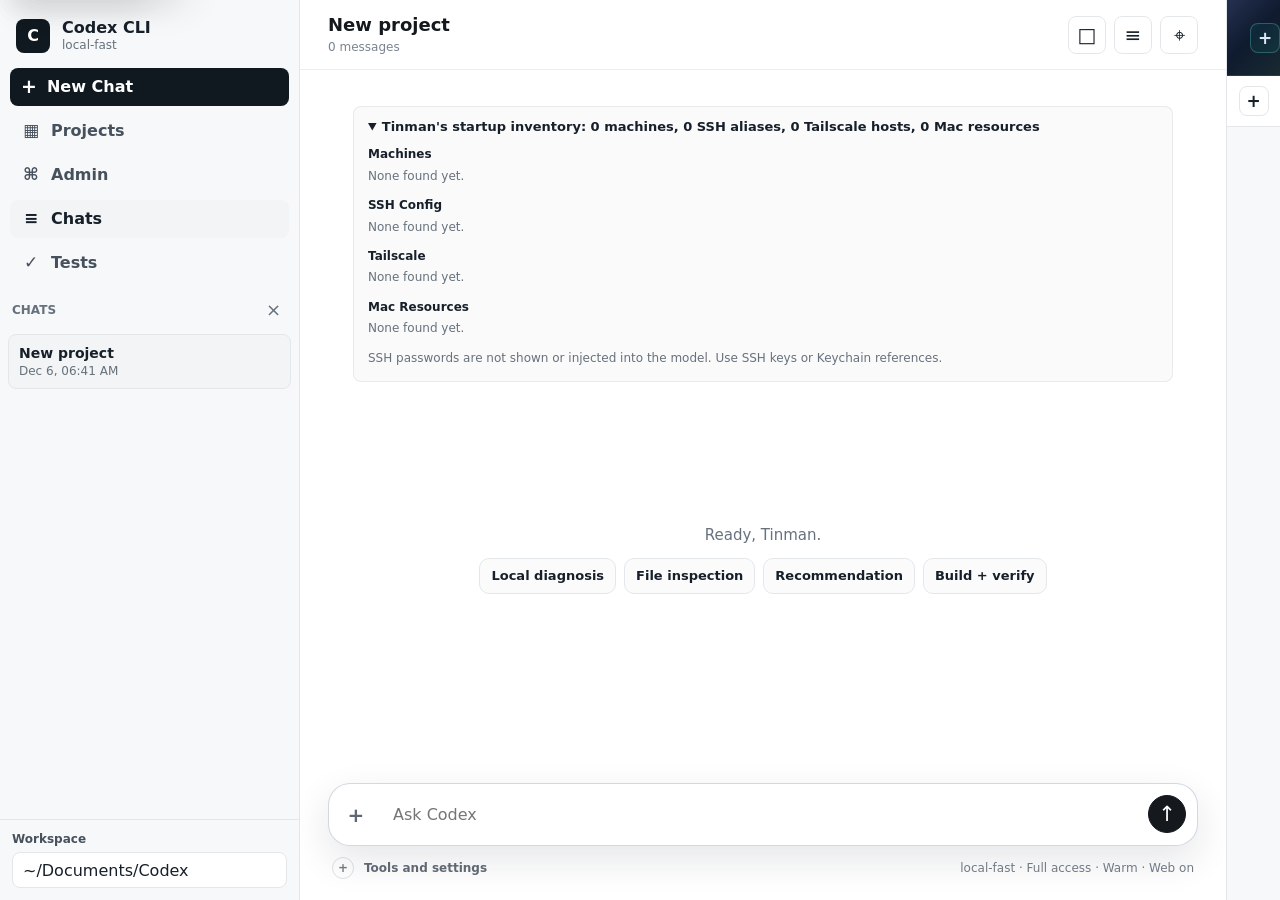
==== commit 77252d1e: "Rebuild interaction intelligence and polish UI" ====
--- a/index.html
+++ b/index.html
@@ -5,7 +5,7 @@
     <meta name="viewport" content="width=device-width, initial-scale=1" />
     <title>Codex CLI</title>
     <link rel="icon" href="data:," />
-    <link rel="stylesheet" href="/styles.css?v=20260718-session-compass" />
+    <link rel="stylesheet" href="/styles.css?v=20260729-polished-chat-shell" />
   </head>
   <body>
     <a class="skip-link" href="#conversation">Skip to chat</a>
@@ -347,120 +347,128 @@
             </button>
           </div>
           <div class="attachment-tray" id="attachmentTray" role="list" aria-label="Attached files" hidden></div>
-          <div class="engineering-strip" id="engineeringStrip" aria-label="Engineering analysis tools">
-            <div class="engineering-pack-status">
-              <div class="engineering-pack" id="aeroPackStatus">
-                <span>Aero</span>
-                <strong id="aeroPackText">Checking</strong>
-              </div>
-              <div class="engineering-pack" id="structuralPackStatus">
-                <span>Structural</span>
-                <strong id="structuralPackText">Checking</strong>
-              </div>
-              <div class="engineering-pack" id="toolPackStatus">
-                <span>Tools</span>
-                <strong id="toolPackText">Checking</strong>
-              </div>
-            </div>
-            <div class="engineering-actions">
-              <button class="analysis-button primary" id="runDeeperButton" type="button" title="Run the best deeper engineering analysis for this prompt" aria-label="Run deeper engineering analysis">
-                <span>↯</span>
-                <span>Run Deeper</span>
-              </button>
-              <button class="analysis-button" id="runAeroButton" type="button" title="Run Aero/CFD preflight on the current prompt or attachment">
-                <span>⇥</span>
-                <span>Aero</span>
-              </button>
-              <button class="analysis-button" id="runStructuralButton" type="button" title="Run Structural FEA on the current prompt or attachment" aria-label="Run structural FEA analysis">
-                <span>⌁</span>
-                <span>FEA</span>
-              </button>
-            </div>
-          </div>
-          <div class="run-controls" aria-label="Codex run settings">
-            <label class="control-chip" for="modeSelect">
-              <span>Mode</span>
-              <select id="modeSelect" aria-label="Codex mode">
-                <option value="manager" data-reasoning="medium">Manager</option>
-                <option value="local-fast" data-reasoning="low">Fast</option>
-                <option value="local-oss" data-reasoning="medium">Careful</option>
-                <option value="local-coder" data-reasoning="medium">Coder</option>
-                <option value="local-review" data-reasoning="high">Review</option>
-                <option value="local-deep-review" data-reasoning="high">Deep Review</option>
-                <option value="local-research" data-reasoning="high">Local Research</option>
-                <option value="research-apply" data-reasoning="high">Research + Apply</option>
-                <option value="cloud-research" data-reasoning="high">Cloud Research</option>
-              </select>
-            </label>
-            <label class="control-chip" for="managerDepthSelect">
-              <span>Speed</span>
-              <select id="managerDepthSelect" aria-label="Manager speed">
-                <option value="fast">Fast</option>
-                <option value="balanced">Balanced</option>
-                <option value="full">Full</option>
-              </select>
-            </label>
-            <label class="control-chip" for="accessSelect">
-              <span>Access</span>
-              <select id="accessSelect" aria-label="Codex access level">
-                <option value="read-only">Read</option>
-                <option value="workspace-write">Workspace</option>
-                <option value="danger-full-access">Full</option>
-              </select>
-            </label>
-            <label class="control-chip" for="reasoningSelect">
-              <span>Think</span>
-              <select id="reasoningSelect" aria-label="Reasoning level">
-                <option value="low">Low</option>
-                <option value="medium">Medium</option>
-                <option value="high">High</option>
-              </select>
-            </label>
-            <label class="control-chip" for="friendlinessSelect">
-              <span>Tone</span>
-              <select id="friendlinessSelect" aria-label="Friendliness level">
-                <option value="focused">Focused</option>
-                <option value="warm">Warm</option>
-                <option value="high">High</option>
-              </select>
-            </label>
-            <label class="control-chip" for="humorSelect">
-              <span>Humor</span>
-              <select id="humorSelect" aria-label="Humor level">
-                <option value="off">Off</option>
-                <option value="light">Light</option>
-                <option value="playful">Playful</option>
-              </select>
-            </label>
-            <label class="control-chip" for="textScaleSelect">
-              <span>Text</span>
-              <select id="textScaleSelect" aria-label="Text size">
-                <option value="normal">Normal</option>
-                <option value="large">Large</option>
-              </select>
-            </label>
-            <div class="control-chip web-chip">
-              <span>Web</span>
-              <button class="switch-button" id="webAccessToggle" type="button" role="switch" aria-checked="true" aria-label="Web access">
-                <span class="switch-track" aria-hidden="true">
-                  <span class="switch-thumb"></span>
-                </span>
-                <span class="switch-text" id="webAccessLabel">On</span>
-              </button>
-            </div>
-          </div>
+          <details class="composer-tools" id="composerToolsDrawer">
+            <summary>
+              <span>Tools and settings</span>
+              <span class="composer-tools-summary" id="composerToolsSummary">Local · Warm · Web on</span>
+            </summary>
+            <div class="composer-tools-body">
+              <div class="engineering-strip" id="engineeringStrip" aria-label="Engineering analysis tools">
+                <div class="engineering-pack-status">
+                  <div class="engineering-pack" id="aeroPackStatus">
+                    <span>Aero</span>
+                    <strong id="aeroPackText">Checking</strong>
+                  </div>
+                  <div class="engineering-pack" id="structuralPackStatus">
+                    <span>Structural</span>
+                    <strong id="structuralPackText">Checking</strong>
+                  </div>
+                  <div class="engineering-pack" id="toolPackStatus">
+                    <span>Tools</span>
+                    <strong id="toolPackText">Checking</strong>
+                  </div>
+                </div>
+                <div class="engineering-actions">
+                  <button class="analysis-button primary" id="runDeeperButton" type="button" title="Run the best deeper engineering analysis for this prompt" aria-label="Run deeper engineering analysis">
+                    <span>↯</span>
+                    <span>Run Deeper</span>
+                  </button>
+                  <button class="analysis-button" id="runAeroButton" type="button" title="Run Aero/CFD preflight on the current prompt or attachment">
+                    <span>⇥</span>
+                    <span>Aero</span>
+                  </button>
+                  <button class="analysis-button" id="runStructuralButton" type="button" title="Run Structural FEA on the current prompt or attachment" aria-label="Run structural FEA analysis">
+                    <span>⌁</span>
+                    <span>FEA</span>
+                  </button>
+                </div>
+              </div>
+              <div class="run-controls" aria-label="Codex run settings">
+                <label class="control-chip" for="modeSelect">
+                  <span>Mode</span>
+                  <select id="modeSelect" aria-label="Codex mode">
+                    <option value="manager" data-reasoning="medium">Manager</option>
+                    <option value="local-fast" data-reasoning="low">Fast</option>
+                    <option value="local-oss" data-reasoning="medium">Careful</option>
+                    <option value="local-coder" data-reasoning="medium">Coder</option>
+                    <option value="local-review" data-reasoning="high">Review</option>
+                    <option value="local-deep-review" data-reasoning="high">Deep Review</option>
+                    <option value="local-research" data-reasoning="high">Local Research</option>
+                    <option value="research-apply" data-reasoning="high">Research + Apply</option>
+                    <option value="cloud-research" data-reasoning="high">Cloud Research</option>
+                  </select>
+                </label>
+                <label class="control-chip" for="managerDepthSelect">
+                  <span>Speed</span>
+                  <select id="managerDepthSelect" aria-label="Manager speed">
+                    <option value="fast">Fast</option>
+                    <option value="balanced">Balanced</option>
+                    <option value="full">Full</option>
+                  </select>
+                </label>
+                <label class="control-chip" for="accessSelect">
+                  <span>Access</span>
+                  <select id="accessSelect" aria-label="Codex access level">
+                    <option value="read-only">Read</option>
+                    <option value="workspace-write">Workspace</option>
+                    <option value="danger-full-access">Full</option>
+                  </select>
+                </label>
+                <label class="control-chip" for="reasoningSelect">
+                  <span>Think</span>
+                  <select id="reasoningSelect" aria-label="Reasoning level">
+                    <option value="low">Low</option>
+                    <option value="medium">Medium</option>
+                    <option value="high">High</option>
+                  </select>
+                </label>
+                <label class="control-chip" for="friendlinessSelect">
+                  <span>Tone</span>
+                  <select id="friendlinessSelect" aria-label="Friendliness level">
+                    <option value="focused">Focused</option>
+                    <option value="warm">Warm</option>
+                    <option value="high">High</option>
+                  </select>
+                </label>
+                <label class="control-chip" for="humorSelect">
+                  <span>Humor</span>
+                  <select id="humorSelect" aria-label="Humor level">
+                    <option value="off">Off</option>
+                    <option value="light">Light</option>
+                    <option value="playful">Playful</option>
+                  </select>
+                </label>
+                <label class="control-chip" for="textScaleSelect">
+                  <span>Text</span>
+                  <select id="textScaleSelect" aria-label="Text size">
+                    <option value="normal">Normal</option>
+                    <option value="large">Large</option>
+                  </select>
+                </label>
+                <div class="control-chip web-chip">
+                  <span>Web</span>
+                  <button class="switch-button" id="webAccessToggle" type="button" role="switch" aria-checked="true" aria-label="Web access">
+                    <span class="switch-track" aria-hidden="true">
+                      <span class="switch-thumb"></span>
+                    </span>
+                    <span class="switch-text" id="webAccessLabel">On</span>
+                  </button>
+                </div>
+              </div>
+              <div class="privacy-notice" id="privacyNotice" role="note">Local privacy: do not paste passwords, API keys, tokens, or private customer data. Attach only files you want Codex to read for the active task; native local-path attachments are referenced from this Mac instead of copied when possible.</div>
+              <div class="privacy-storage-summary" id="privacyStorageSummary" role="note" aria-label="Privacy and storage summary">
+                <span>Storage: local conversations and receipts stay on this Mac.</span>
+                <span>Review: local review can read the active task; cloud review only happens when cloud/research or share/export is chosen.</span>
+                <span>Shared use: keep private files, source vaults, and machine inventory out of shared profiles unless explicitly shared.</span>
+              </div>
+              <div class="privacy-controls-summary" id="privacyControlsSummary" role="note" aria-label="Privacy controls summary">
+                <span>Export/delete: ask Codex to locate local task data first, then keep, export, or remove only the confirmed files.</span>
+                <span>Training: local answers are not model-training data here; cloud modes follow the selected provider's terms.</span>
+                <span>Settings: mode, access, web, and style choices persist locally with the saved task; verify them before shared use or confidential work.</span>
+              </div>
+            </div>
+          </details>
           <div class="run-state" id="runState" role="status" aria-live="polite" aria-atomic="true" aria-label="Codex status: Idle" data-stage="idle">Idle</div>
-          <div class="privacy-notice" id="privacyNotice" role="note">Local privacy: do not paste passwords, API keys, tokens, or private customer data. Attach only files you want Codex to read for the active task; native local-path attachments are referenced from this Mac instead of copied when possible.</div>
-          <div class="privacy-storage-summary" id="privacyStorageSummary" role="note" aria-label="Privacy and storage summary">
-            <span>Storage: local conversations and receipts stay on this Mac.</span>
-            <span>Review: local review can read the active task; cloud review only happens when cloud/research or share/export is chosen.</span>
-            <span>Shared use: keep private files, source vaults, and machine inventory out of shared profiles unless explicitly shared.</span>
-          </div>
-          <div class="privacy-controls-summary" id="privacyControlsSummary" role="note" aria-label="Privacy controls summary">
-            <span>Export/delete: ask Codex to locate local task data first, then keep, export, or remove only the confirmed files.</span>
-            <span>Training: local answers are not model-training data here; cloud modes follow the selected provider's terms.</span>
-            <span>Settings: mode, access, web, and style choices persist locally with the saved task; verify them before shared use or confidential work.</span>
-          </div>
         </section>
       </main>
 
@@ -529,6 +537,6 @@
       </aside>
     </div>
 
-    <script src="/app.js?v=20260717-dashboard-panels"></script>
+    <script src="/app.js?v=20260729-polished-chat-shell"></script>
   </body>
 </html>
--- a/styles.css
+++ b/styles.css
@@ -1,9 +1,9 @@
 :root {
   color-scheme: light;
-  --bg: #f6f7f8;
+  --bg: #ffffff;
   --panel: #ffffff;
-  --panel-soft: #f0f3f5;
-  --line: #d9dee3;
+  --panel-soft: #f3f4f5;
+  --line: #e4e7ea;
   --text: #17202a;
   --muted: #66717d;
   --muted-strong: #46515d;
@@ -12,7 +12,7 @@
   --ok: #18865b;
   --warn: #a15c03;
   --danger: #bd2c2c;
-  --shadow: 0 14px 30px rgba(15, 23, 42, 0.08);
+  --shadow: 0 14px 34px rgba(15, 23, 42, 0.07);
   font-family: -apple-system, BlinkMacSystemFont, "SF Pro Text", "Segoe UI", system-ui, sans-serif;
 }
 
@@ -82,7 +82,7 @@
 
 .app-shell {
   display: grid;
-  grid-template-columns: 280px minmax(0, 1fr) 360px;
+  grid-template-columns: 300px minmax(0, 1fr) 340px;
   height: 100vh;
   min-height: 0;
   overflow: hidden;
@@ -90,16 +90,16 @@
 }
 
 .app-shell.log-collapsed {
-  grid-template-columns: 280px minmax(0, 1fr);
+  grid-template-columns: 300px minmax(0, 1fr);
 }
 
 .app-shell.rail-compact {
-  grid-template-columns: 280px minmax(0, 1fr) 60px;
+  grid-template-columns: 300px minmax(0, 1fr) 54px;
 }
 
 .sidebar,
 .log-panel {
-  background: var(--panel);
+  background: #f7f8f9;
   border-right: 1px solid var(--line);
 }
 
@@ -2873,6 +2873,315 @@
   background: rgba(255, 255, 255, 0.72);
 }
 
+/* Polished chat shell: keep the conversation primary and move tools one step away. */
+.workspace {
+  background: #fff;
+}
+
+.topbar {
+  min-height: 68px;
+  padding: 14px 28px;
+  border-bottom-color: rgba(228, 231, 234, 0.72);
+  background: rgba(255, 255, 255, 0.9);
+}
+
+h1 {
+  max-width: min(720px, 64vw);
+  overflow: hidden;
+  color: #15191e;
+  font-size: 18px;
+  font-weight: 650;
+  text-overflow: ellipsis;
+  white-space: nowrap;
+}
+
+.thread-meta {
+  color: #7a848e;
+}
+
+.conversation {
+  padding: 36px 28px 28px;
+}
+
+.message {
+  grid-template-columns: 58px minmax(0, 760px);
+  max-width: 900px;
+  margin-bottom: 26px;
+}
+
+.message-role {
+  color: #8a949e;
+  font-size: 12px;
+  font-weight: 650;
+}
+
+.answer-text {
+  font-size: 15px;
+  line-height: 1.66;
+}
+
+.answer-text p,
+.answer-text ul,
+.answer-text ol,
+.answer-text blockquote,
+.answer-text pre,
+.answer-text .table-wrap {
+  margin-bottom: 12px;
+}
+
+.startup-card {
+  max-width: 820px;
+  margin-bottom: 22px;
+  border-color: rgba(228, 231, 234, 0.82);
+  background: #fafafa;
+  box-shadow: none;
+}
+
+.startup-card:not([open]) {
+  border-color: transparent;
+  background: transparent;
+}
+
+.startup-card:not([open]) .startup-summary {
+  padding: 8px 0;
+  color: #9aa2aa;
+  font-size: 12px;
+}
+
+.empty-state {
+  margin-top: 16vh;
+}
+
+.prompt-starter-button {
+  border-radius: 10px;
+  background: #fbfbfc;
+  box-shadow: none;
+}
+
+.composer-wrap {
+  padding: 10px 28px 18px;
+  border-top: 0;
+  background: linear-gradient(to top, rgba(255, 255, 255, 0.98), rgba(255, 255, 255, 0.82));
+  box-shadow: none;
+}
+
+.composer {
+  grid-template-columns: 38px minmax(0, 1fr) 40px;
+  gap: 8px;
+  max-width: 900px;
+  min-height: 62px;
+  align-items: end;
+  border: 1px solid rgba(210, 216, 222, 0.96);
+  border-radius: 22px;
+  padding: 8px 9px 8px 10px;
+  background: #fff;
+  box-shadow: 0 14px 38px rgba(15, 23, 42, 0.11);
+}
+
+.composer-wrap.running .composer {
+  grid-template-columns: 38px minmax(0, 1fr) 40px 40px;
+}
+
+.composer textarea {
+  min-height: 44px;
+  border: 0;
+  border-radius: 14px;
+  padding: 11px 8px;
+  background: transparent;
+  box-shadow: none;
+}
+
+.composer textarea:focus {
+  border-color: transparent;
+  outline: 0;
+}
+
+.attach-picker,
+.attach-button {
+  width: 34px;
+  height: 44px;
+}
+
+.attach-button {
+  border: 0;
+  border-radius: 999px;
+  background: transparent;
+  box-shadow: none;
+  color: #5f6872;
+}
+
+.attach-picker:hover .attach-button,
+.attach-button:focus-visible {
+  background: #f0f2f4;
+  color: #15191e;
+}
+
+.send-button,
+.cancel-run-button {
+  width: 38px;
+  height: 38px;
+  border-radius: 999px;
+  box-shadow: none;
+}
+
+.send-button {
+  align-self: center;
+  background: #15191e;
+  border-color: #15191e;
+  color: #fff;
+}
+
+.send-button:hover {
+  background: #2a3138;
+  border-color: #2a3138;
+}
+
+.composer-tools {
+  width: 100%;
+  max-width: 900px;
+  margin: 8px auto 0;
+  color: #707a84;
+  font-size: 12px;
+}
+
+.composer-tools summary {
+  display: grid;
+  grid-template-columns: 22px auto minmax(0, 1fr);
+  align-items: center;
+  gap: 10px;
+  min-height: 28px;
+  cursor: pointer;
+  list-style: none;
+  padding: 0 4px;
+}
+
+.composer-tools summary::-webkit-details-marker {
+  display: none;
+}
+
+.composer-tools summary::before {
+  content: "+";
+  display: inline-grid;
+  flex: 0 0 auto;
+  place-items: center;
+  width: 20px;
+  height: 20px;
+  border: 1px solid rgba(112, 122, 132, 0.24);
+  border-radius: 999px;
+  color: #707a84;
+  font-weight: 750;
+}
+
+.composer-tools[open] summary::before {
+  content: "-";
+}
+
+.composer-tools summary > span:first-child {
+  flex: 0 0 auto;
+  color: #5f6872;
+  font-weight: 650;
+}
+
+.composer-tools-summary {
+  justify-self: end;
+  min-width: 0;
+  overflow: hidden;
+  text-align: right;
+  text-overflow: ellipsis;
+  white-space: nowrap;
+}
+
+.composer-tools-body {
+  display: grid;
+  gap: 8px;
+  margin-top: 6px;
+  padding: 10px;
+  border: 1px solid rgba(228, 231, 234, 0.9);
+  border-radius: 14px;
+  background: #fafafa;
+}
+
+.engineering-strip,
+.run-controls,
+.privacy-notice,
+.privacy-storage-summary,
+.privacy-controls-summary,
+.run-state {
+  max-width: 900px;
+}
+
+.engineering-strip,
+.run-controls {
+  margin-top: 0;
+}
+
+.run-controls {
+  gap: 6px;
+}
+
+.control-chip,
+.engineering-pack,
+.analysis-button {
+  border-radius: 999px;
+  background: #fff;
+}
+
+.privacy-notice,
+.privacy-storage-summary,
+.privacy-controls-summary {
+  margin-top: 0;
+  color: #5f6872;
+  font-size: 11px;
+}
+
+.privacy-storage-summary,
+.privacy-controls-summary {
+  background: transparent;
+}
+
+.run-state {
+  margin-top: 7px;
+  text-align: center;
+}
+
+.run-state[data-stage="idle"] {
+  display: none;
+}
+
+.feedback-actions {
+  gap: 4px;
+  opacity: 0.46;
+  transition: opacity 140ms ease;
+}
+
+.message-body:hover .feedback-actions,
+.message-body:focus-within .feedback-actions {
+  opacity: 1;
+}
+
+.feedback-button,
+.feedback-category-select,
+.message-action-button {
+  border-color: transparent;
+  background: transparent;
+  color: #8a949e;
+  font-weight: 650;
+}
+
+.feedback-button:hover,
+.message-action-button:hover,
+.feedback-category-select:hover {
+  background: #f4f5f6;
+  border-color: #e4e7ea;
+  color: #15191e;
+}
+
+.feedback-button.warning {
+  border-color: transparent;
+  background: transparent;
+  color: #9a650b;
+}
+
 :root[data-text-scale="large"] .answer-text {
   font-size: 16px;
   line-height: 1.65;
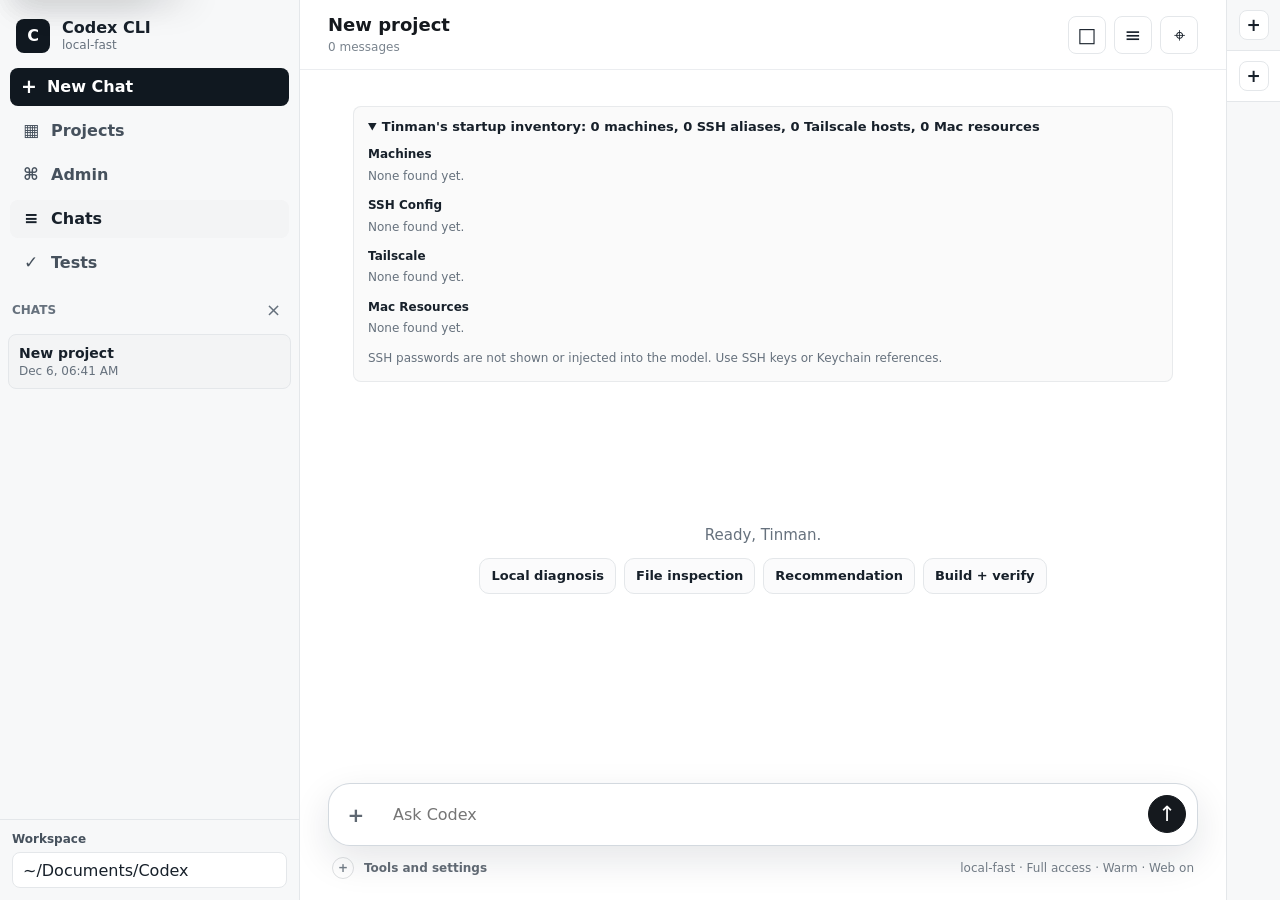
==== commit a532303a: "Publish verified interaction intelligence release" ====
--- a/index.html
+++ b/index.html
@@ -5,17 +5,18 @@
     <meta name="viewport" content="width=device-width, initial-scale=1" />
     <title>Codex CLI</title>
     <link rel="icon" href="data:," />
-    <link rel="stylesheet" href="/styles.css?v=20260729-polished-chat-shell" />
+    <link rel="stylesheet" href="/styles.css?v=20260805-calm-conversation-shell" />
   </head>
   <body>
     <a class="skip-link" href="#conversation">Skip to chat</a>
     <a class="skip-link" href="#promptInput">Skip to composer</a>
     <a class="skip-link" href="#logOutput">Skip to run log</a>
-    <div class="app-shell" id="appShell">
+    <div class="app-shell" id="appShell" data-boot-state="loading" aria-busy="true">
+      <div class="boot-status" id="bootStatus" role="status" aria-live="polite">Loading saved workspace…</div>
       <aside class="sidebar">
         <div class="brand-row">
           <div class="brand-mark" aria-hidden="true">C</div>
-          <div>
+          <div class="thread-heading">
             <div class="brand-title">Codex CLI</div>
             <div class="brand-subtitle" id="profileLabel">local-oss</div>
           </div>
@@ -537,6 +538,6 @@
       </aside>
     </div>
 
-    <script src="/app.js?v=20260729-polished-chat-shell"></script>
+    <script src="/app.js?v=20260805-calm-conversation-shell"></script>
   </body>
 </html>
--- a/styles.css
+++ b/styles.css
@@ -89,6 +89,27 @@
   transition: grid-template-columns 160ms ease;
 }
 
+.boot-status {
+  display: none;
+}
+
+.app-shell[data-boot-state="loading"] > :not(.boot-status) {
+  visibility: hidden;
+}
+
+.app-shell[data-boot-state="loading"] > .boot-status {
+  position: fixed;
+  inset: 0;
+  z-index: 20;
+  display: grid;
+  place-items: center;
+  background: #f7f8f9;
+  color: var(--muted-strong);
+  font-size: 14px;
+  font-weight: 700;
+  letter-spacing: 0.01em;
+}
+
 .app-shell.log-collapsed {
   grid-template-columns: 300px minmax(0, 1fr);
 }
@@ -463,6 +484,10 @@
 .topbar-actions {
   display: flex;
   gap: 8px;
+}
+
+.thread-heading {
+  min-width: 0;
 }
 
 .mobile-new-thread-button,
@@ -1872,24 +1897,142 @@
   white-space: normal;
 }
 
+.steering-receipt {
+  display: inline-flex;
+  align-items: center;
+  width: fit-content;
+  max-width: 100%;
+  margin-bottom: 10px;
+  border: 1px solid rgba(37, 99, 235, 0.24);
+  border-radius: 7px;
+  padding: 3px 7px;
+  background: rgba(37, 99, 235, 0.07);
+  color: #2559a7;
+  font-size: 11px;
+  font-weight: 750;
+  line-height: 1.35;
+}
+
+.steering-receipt.error {
+  border-color: rgba(185, 28, 28, 0.24);
+  background: rgba(185, 28, 28, 0.07);
+  color: var(--danger);
+}
+
+.evidence-receipt {
+  display: inline-flex;
+  align-items: center;
+  width: fit-content;
+  max-width: 100%;
+  margin: 0 6px 10px 0;
+  border: 1px solid rgba(161, 92, 3, 0.26);
+  border-radius: 7px;
+  padding: 3px 7px;
+  background: rgba(161, 92, 3, 0.08);
+  color: var(--warn);
+  font-size: 11px;
+  font-weight: 750;
+  line-height: 1.35;
+}
+
+.evidence-receipt.verified {
+  border-color: rgba(31, 122, 77, 0.24);
+  background: rgba(31, 122, 77, 0.08);
+  color: var(--ok);
+}
+
+.local-action-receipt {
+  display: inline-flex;
+  align-items: center;
+  width: fit-content;
+  max-width: 100%;
+  margin: 0 6px 10px 0;
+  border: 1px solid rgba(31, 122, 77, 0.24);
+  border-radius: 7px;
+  padding: 3px 7px;
+  background: rgba(31, 122, 77, 0.08);
+  color: var(--ok);
+  font-size: 11px;
+  font-weight: 750;
+  line-height: 1.35;
+}
+
+.local-action-receipt.rolled-back {
+  border-color: rgba(161, 92, 3, 0.26);
+  background: rgba(161, 92, 3, 0.08);
+  color: var(--warn);
+}
+
+.local-action-receipt.reported {
+  border-color: rgba(161, 92, 3, 0.26);
+  background: rgba(161, 92, 3, 0.08);
+  color: var(--warn);
+}
+
+.local-action-receipt.failed,
+.local-action-receipt.invalid {
+  border-color: rgba(185, 28, 28, 0.24);
+  background: rgba(185, 28, 28, 0.07);
+  color: var(--danger);
+}
+
+.terminal-envelope-receipt {
+  display: inline-flex;
+  align-items: center;
+  width: fit-content;
+  max-width: 100%;
+  margin: 0 6px 10px 0;
+  border: 1px solid rgba(161, 92, 3, 0.26);
+  border-radius: 7px;
+  padding: 3px 7px;
+  background: rgba(161, 92, 3, 0.08);
+  color: var(--warn);
+  font-size: 11px;
+  font-weight: 750;
+  line-height: 1.35;
+}
+
+.terminal-envelope-receipt.blocked,
+.terminal-envelope-receipt.failed {
+  border-color: rgba(185, 28, 28, 0.24);
+  background: rgba(185, 28, 28, 0.07);
+  color: var(--danger);
+}
+
 .thoughts-card {
-  margin: 4px 0 12px;
-  padding: 9px 10px;
-  border: 1px solid #d9dee3;
-  border-radius: 8px;
-  background: #f8f9fa;
+  margin: 5px 0 12px;
+  padding: 0;
+  border: 0;
+  background: transparent;
   color: var(--muted-strong);
   font-size: 12px;
   line-height: 1.4;
 }
 
-.thoughts-card:not([open]) {
-  padding: 7px 10px;
-}
-
 .thoughts-card summary {
+  display: flex;
+  align-items: center;
+  width: fit-content;
+  gap: 6px;
+  border-radius: 6px;
+  padding: 3px 5px;
   cursor: pointer;
   list-style: none;
+}
+
+.thoughts-card summary:hover {
+  background: #f3f4f5;
+}
+
+.thoughts-card summary::after {
+  content: "+";
+  color: var(--muted);
+  font-size: 12px;
+  font-weight: 750;
+}
+
+.thoughts-card[open] summary::after {
+  content: "-";
 }
 
 .thoughts-card summary::-webkit-details-marker {
@@ -1903,8 +2046,8 @@
 
 .thought-item {
   position: relative;
-  margin-top: 6px;
-  padding-left: 13px;
+  margin: 6px 0 0 5px;
+  padding-left: 14px;
 }
 
 .thought-item::before {
@@ -2199,8 +2342,24 @@
   color: #5d3900;
 }
 
+.feedback-button.recovery {
+  border-color: #9eb9aa;
+  background: #edf7f1;
+  color: #145c3f;
+}
+
+.feedback-button.recovery:hover {
+  border-color: var(--accent);
+  color: var(--text);
+}
+
 .feedback-button:disabled {
   cursor: default;
+  opacity: 0.65;
+}
+
+.feedback-button[aria-disabled="true"] {
+  cursor: not-allowed;
   opacity: 0.65;
 }
 
@@ -2295,6 +2454,22 @@
 
 .answer-text a:hover {
   text-decoration: underline;
+}
+
+.answer-text .external-source-link {
+  text-decoration: underline;
+  text-decoration-color: rgba(37, 99, 235, 0.34);
+  text-decoration-thickness: 1px;
+  text-underline-offset: 3px;
+}
+
+.answer-text .external-source-link::after {
+  content: "\2197";
+  display: inline-block;
+  margin-left: 3px;
+  color: #607086;
+  font-size: 0.78em;
+  text-decoration: none;
 }
 
 .answer-text .local-file-link {
@@ -2385,6 +2560,10 @@
   background: var(--line);
 }
 
+.answer-text > :last-child {
+  margin-bottom: 0;
+}
+
 .table-wrap {
   max-width: 100%;
   overflow-x: auto;
@@ -3140,8 +3319,58 @@
 }
 
 .run-state {
+  display: flex;
+  align-items: center;
+  width: fit-content;
+  max-width: min(900px, calc(100% - 24px));
+  min-height: 28px;
+  gap: 7px;
   margin-top: 7px;
+  border: 1px solid #e0e4e8;
+  border-radius: 999px;
+  padding: 4px 9px;
+  background: #fafbfc;
   text-align: center;
+}
+
+.run-state::before {
+  content: "";
+  flex: 0 0 auto;
+  width: 7px;
+  height: 7px;
+  border-radius: 999px;
+  background: currentColor;
+}
+
+.run-state[data-elapsed-label]::after {
+  content: attr(data-elapsed-label);
+  border-left: 1px solid #d8dde2;
+  padding-left: 7px;
+  color: var(--muted);
+  font-variant-numeric: tabular-nums;
+  white-space: nowrap;
+}
+
+.run-state[data-stage="request-received"]::before,
+.run-state[data-stage="progress"]::before,
+.run-state[data-stage="drafting"]::before,
+.run-state[data-stage="answer-received"]::before,
+.run-state[data-stage="recovering"]::before,
+.run-state[data-stage="finalizing"]::before,
+.run-state[data-stage="long-running"]::before,
+.run-state[data-stage="steer-ready"]::before {
+  width: 9px;
+  height: 9px;
+  border: 2px solid currentColor;
+  border-right-color: transparent;
+  background: transparent;
+  animation: run-state-spin 850ms linear infinite;
+}
+
+@keyframes run-state-spin {
+  to {
+    transform: rotate(360deg);
+  }
 }
 
 .run-state[data-stage="idle"] {
@@ -3331,6 +3560,23 @@
 
 .app-shell.rail-compact .log-panel {
   align-content: start;
+  background: #f7f8f9;
+}
+
+.app-shell.rail-compact .monitor-panel,
+.app-shell.rail-compact .run-log-panel {
+  border-color: var(--line);
+  background: transparent;
+}
+
+.app-shell.rail-compact .monitor-panel {
+  padding: 0;
+}
+
+.app-shell.rail-compact .monitor-panel .panel-minimize-button {
+  border-color: var(--line);
+  background: var(--panel);
+  color: var(--text);
 }
 
 .app-shell.rail-compact .monitor-header,
@@ -3549,7 +3795,9 @@
 }
 
 @media (max-width: 760px) {
-  .app-shell {
+  .app-shell,
+  .app-shell.log-collapsed,
+  .app-shell.rail-compact {
     grid-template-columns: 1fr;
   }
 
@@ -3558,14 +3806,28 @@
   }
 
   .topbar {
+    display: grid;
+    grid-template-columns: minmax(0, 1fr);
     align-items: flex-start;
     gap: 10px;
     padding: 14px 14px;
   }
 
   .topbar-actions {
-    flex-wrap: wrap;
-    justify-content: flex-end;
+    width: 100%;
+    flex-wrap: nowrap;
+    justify-content: flex-start;
+    overflow-x: auto;
+    padding-bottom: 2px;
+  }
+
+  h1 {
+    display: -webkit-box;
+    max-width: 100%;
+    overflow: hidden;
+    white-space: normal;
+    -webkit-box-orient: vertical;
+    -webkit-line-clamp: 2;
   }
 
   .mobile-new-thread-button {
@@ -3690,6 +3952,10 @@
     padding-top: 0;
   }
 
+  .feedback-actions {
+    opacity: 0.72;
+  }
+
   .deliverable-row,
   .answer-check-grid {
     grid-template-columns: 1fr;
